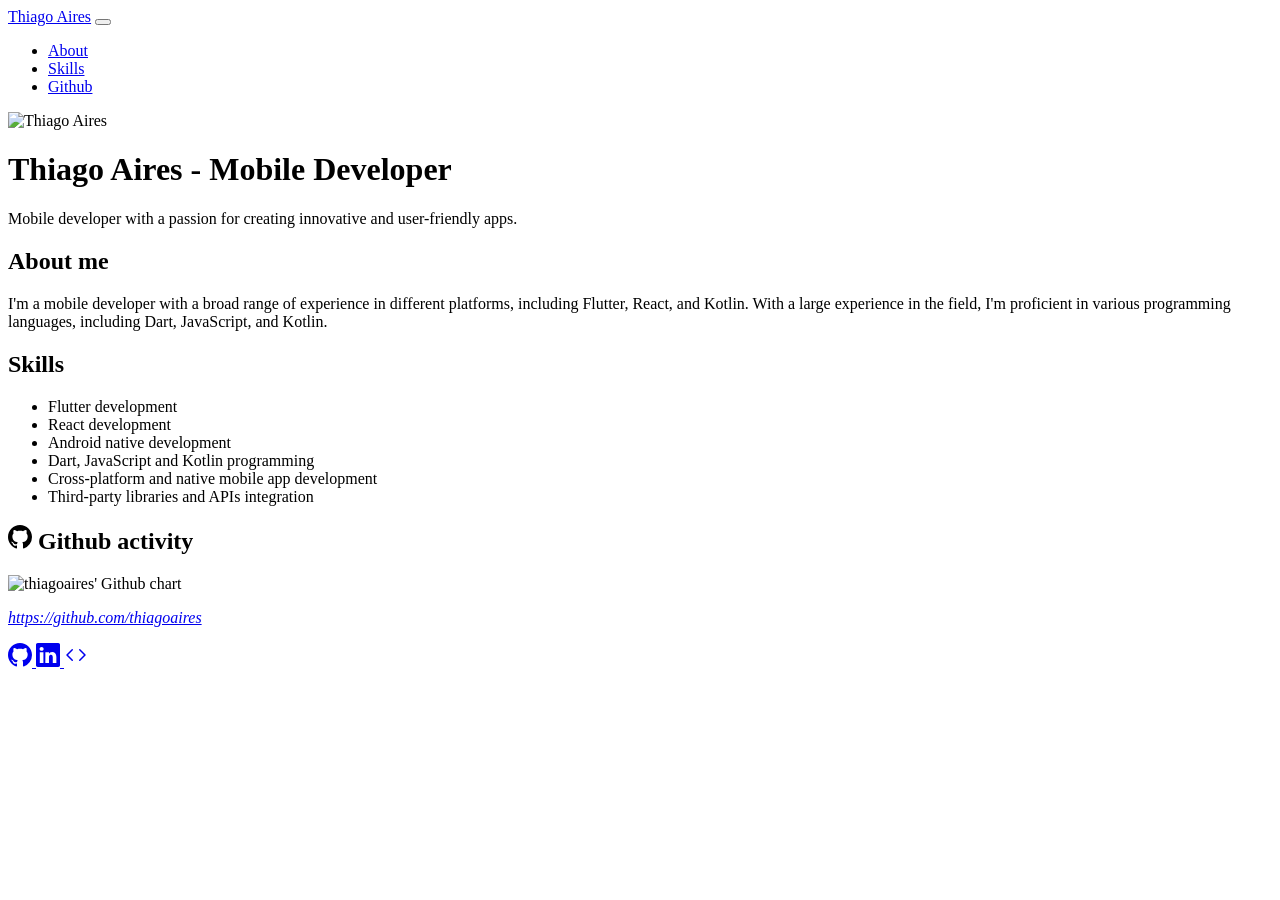
==== index.html @ 32f6caf4 "Enhance navigation and content structure in index.html" ====
<!DOCTYPE html>
<html>

<head>
  <title>Thiago Aires - Mobile Developer</title>
  <link rel="stylesheet" href="./assets/bootstrap-5.2.3-dist/css/bootstrap.min.css" />
  <link rel="stylesheet" href="https://fonts.googleapis.com/css2?family=Roboto:wght@400;500;700&display=swap" />
  <link rel="stylesheet" href="./assets/css/main.css">
  <meta name="viewport" content="width=device-width, initial-scale=1.0" />
  <meta http-equiv="X-UA-Compatible" content="ie=edge" />
</head>

<body>
  <nav class="navbar navbar-expand-lg navbar-dark bg-dark fixed-top">
    <div class="container">
      <a class="navbar-brand" href="#">Thiago Aires</a>
      <button class="navbar-toggler" type="button" data-bs-toggle="collapse" data-bs-target="#navbarNav"
        aria-controls="navbarNav" aria-expanded="false" aria-label="Toggle navigation">
        <span class="navbar-toggler-icon"></span>
      </button>
      <div class="collapse navbar-collapse" id="navbarNav">
        <ul class="navbar-nav ms-auto">
          <li class="nav-item">
            <a class="nav-link" href="#about">About</a>
          </li>
          <li class="nav-item">
            <a class="nav-link" href="#skills">Skills</a>
          </li>
          <li class="nav-item">
            <a class="nav-link" href="#github">Github</a>
          </li>
        </ul>
      </div>
    </div>
  </nav>

  <main>
    <div class="container pt-5">
      <div class="row">
        <div class="col-lg-3 col-md-12 text-center">
          <img src="./assets/images/thiagoaires.png" class="img-fluid rounded-circle thiago-avatar" alt="Thiago Aires">
        </div>
        <div class="col-lg-9 col-md-12">
          <h1 class="mt-3">Thiago Aires - Mobile Developer</h1>
          <p class="lead">Mobile developer with a passion for creating innovative and user-friendly apps.</p>
        </div>
      </div>

      <div id="about" class="card mt-5">
        <div class="card-body">
          <h2 class="card-title">About me</h2>
          <p class="card-text">I'm a mobile developer with a broad range of experience in different platforms,
            including Flutter, React, and Kotlin. With a large experience in the field, I'm proficient in various
            programming languages, including Dart, JavaScript, and Kotlin. </p>
        </div>
      </div>

      <div id="skills" class="card mt-5">
        <div class="card-body">
          <h2 class="card-title">Skills</h2>
          <ul>
            <li>Flutter development</li>
            <li>React development</li>
            <li>Android native development</li>
            <li>Dart, JavaScript and Kotlin programming</li>
            <li>Cross-platform and native mobile app development</li>
            <li>Third-party libraries and APIs integration</li>
          </ul>
        </div>
      </div>

      <div id="github" class="card mt-5">
        <div class="card-body">
          <h2 class="card-title"><svg xmlns="http://www.w3.org/2000/svg" width="24" height="24" fill="currentColor"
              class="bi bi-github" viewBox="0 0 16 16">
              <path
                d="M8 0C3.58 0 0 3.58 0 8c0 3.54 2.29 6.53 5.47 7.59.4.07.55-.17.55-.38 0-.19-.01-.82-.01-1.49-2.01.37-2.53-.49-2.69-.94-.09-.23-.48-.94-.82-1.13-.28-.15-.68-.52-.01-.53.63-.01 1.08.58 1.23.82.72 1.21 1.87.87 2.33.66.07-.52.28-.87.51-1.07-1.78-.2-3.64-.89-3.64-3.95 0-.87.31-1.59.82-2.15-.08-.2-.36-1.02.08-2.12 0 0 .67-.21 2.2.82.64-.18 1.32-.27 2-.27.68 0 1.36.09 2 .27 1.53-1.04 2.2-.82 2.2-.82.44 1.1.16 1.92.08 2.12.51.56.82 1.27.82 2.15 0 3.07-1.87 3.75-3.65 3.95.29.25.54.73.54 1.48 0 1.07-.01 1.93-.01 2.2 0 .21.15.46.55.38A8.012 8.012 0 0 0 16 8c0-4.42-3.58-8-8-8z" />
            </svg> Github activity</h4>
            <img src="https://ghchart.rshah.org/thiagoaires" alt="thiagoaires' Github chart" class="img-fluid" />
            <p class="mt-3">
              <em><a href="https://github.com/thiagoaires" target="_blank"
                  class="me-3">https://github.com/thiagoaires</a></em>
            </p>
        </div>
      </div>
    </div>
  </main>

  <footer class="py-3 mt-5">
    <div class="container">
      <div class="d-flex justify-content-center">
        <a href="https://github.com/thiagoaires" target="_blank" class="me-3">
          <svg xmlns="http://www.w3.org/2000/svg" width="24" height="24" fill="currentColor" class="bi bi-github"
            viewBox="0 0 16 16">
            <path
              d="M8 0C3.58 0 0 3.58 0 8c0 3.54 2.29 6.53 5.47 7.59.4.07.55-.17.55-.38 0-.19-.01-.82-.01-1.49-2.01.37-2.53-.49-2.69-.94-.09-.23-.48-.94-.82-1.13-.28-.15-.68-.52-.01-.53.63-.01 1.08.58 1.23.82.72 1.21 1.87.87 2.33.66.07-.52.28-.87.51-1.07-1.78-.2-3.64-.89-3.64-3.95 0-.87.31-1.59.82-2.15-.08-.2-.36-1.02.08-2.12 0 0 .67-.21 2.2.82.64-.18 1.32-.27 2-.27.68 0 1.36.09 2 .27 1.53-1.04 2.2-.82 2.2-.82.44 1.1.16 1.92.08 2.12.51.56.82 1.27.82 2.15 0 3.07-1.87 3.75-3.65 3.95.29.25.54.73.54 1.48 0 1.07-.01 1.93-.01 2.2 0 .21.15.46.55.38A8.012 8.012 0 0 0 16 8c0-4.42-3.58-8-8-8z" />
          </svg>
        </a>
        <a href="https://www.linkedin.com/in/thiagoas" target="_blank" class="me-3">
          <svg xmlns="http://www.w3.org/2000/svg" width="24" height="24" fill="currentColor" class="bi bi-linkedin"
            viewBox="0 0 16 16">
            <path
              d="M0 1.146C0 .513.526 0 1.175 0h13.65C15.474 0 16 .513 16 1.146v13.708c0 .633-.526 1.146-1.175 1.146H1.175C.526 16 0 15.487 0 14.854V1.146zm4.943 12.248V6.169H2.542v7.225h2.401zm-1.2-8.212c.837 0 1.358-.554 1.358-1.248-.015-.709-.52-1.248-1.342-1.248-.822 0-1.359.54-1.359 1.248 0 .694.521 1.248 1.327 1.248h.016zm4.908 8.212V9.359c0-.216.016-.432.08-.586.173-.431.568-.878 1.232-.878.869 0 1.216.662 1.216 1.634v3.865h2.401V9.25c0-2.22-1.184-3.252-2.764-3.252-1.274 0-1.845.7-2.165 1.193v.025h-.016a5.54 5.54 0 0 1 .016-.025V6.169h-2.4c.03.678 0 7.225 0 7.225h2.4z" />
          </svg>
        </a>
        <a href="https://g.dev/aires" target="_blank">
          <svg xmlns="http://www.w3.org/2000/svg" width="24" height="24" fill="currentColor" class="bi bi-code"
            viewBox="0 0 16 16">
            <path
              d="M5.854 4.854a.5.5 0 1 0-.708-.708l-3.5 3.5a.5.5 0 0 0 0 .708l3.5 3.5a.5.5 0 0 0 .708-.708L2.707 8l3.147-3.146zm4.292 0a.5.5 0 0 1 .708-.708l3.5 3.5a.5.5 0 0 1 0 .708l-3.5 3.5a.5.5 0 0 1-.708-.708L13.293 8l-3.147-3.146z" />
          </svg>
        </a>

      </div>
    </div>
  </footer>

  <script src="./assets/bootstrap-5.2.3-dist/js/bootstrap.bundle.min.js"></script>


</body>

</html>
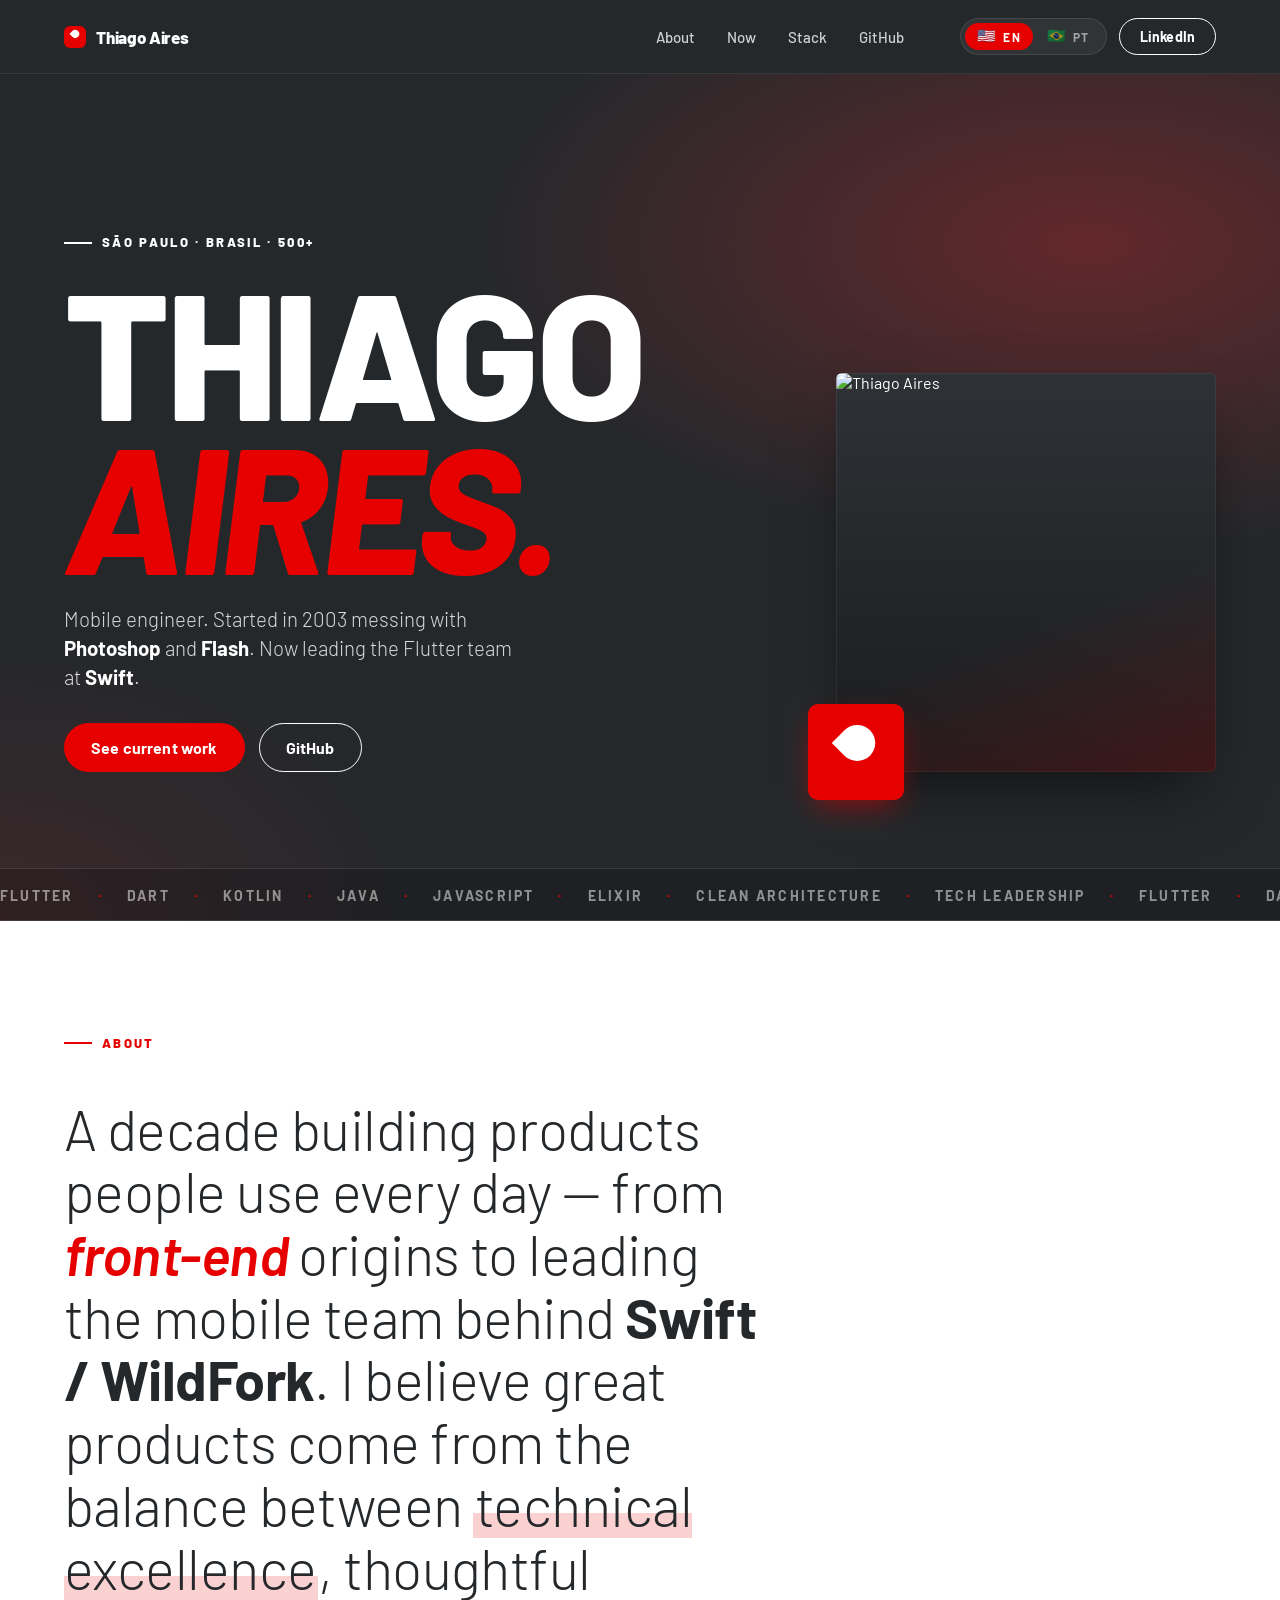
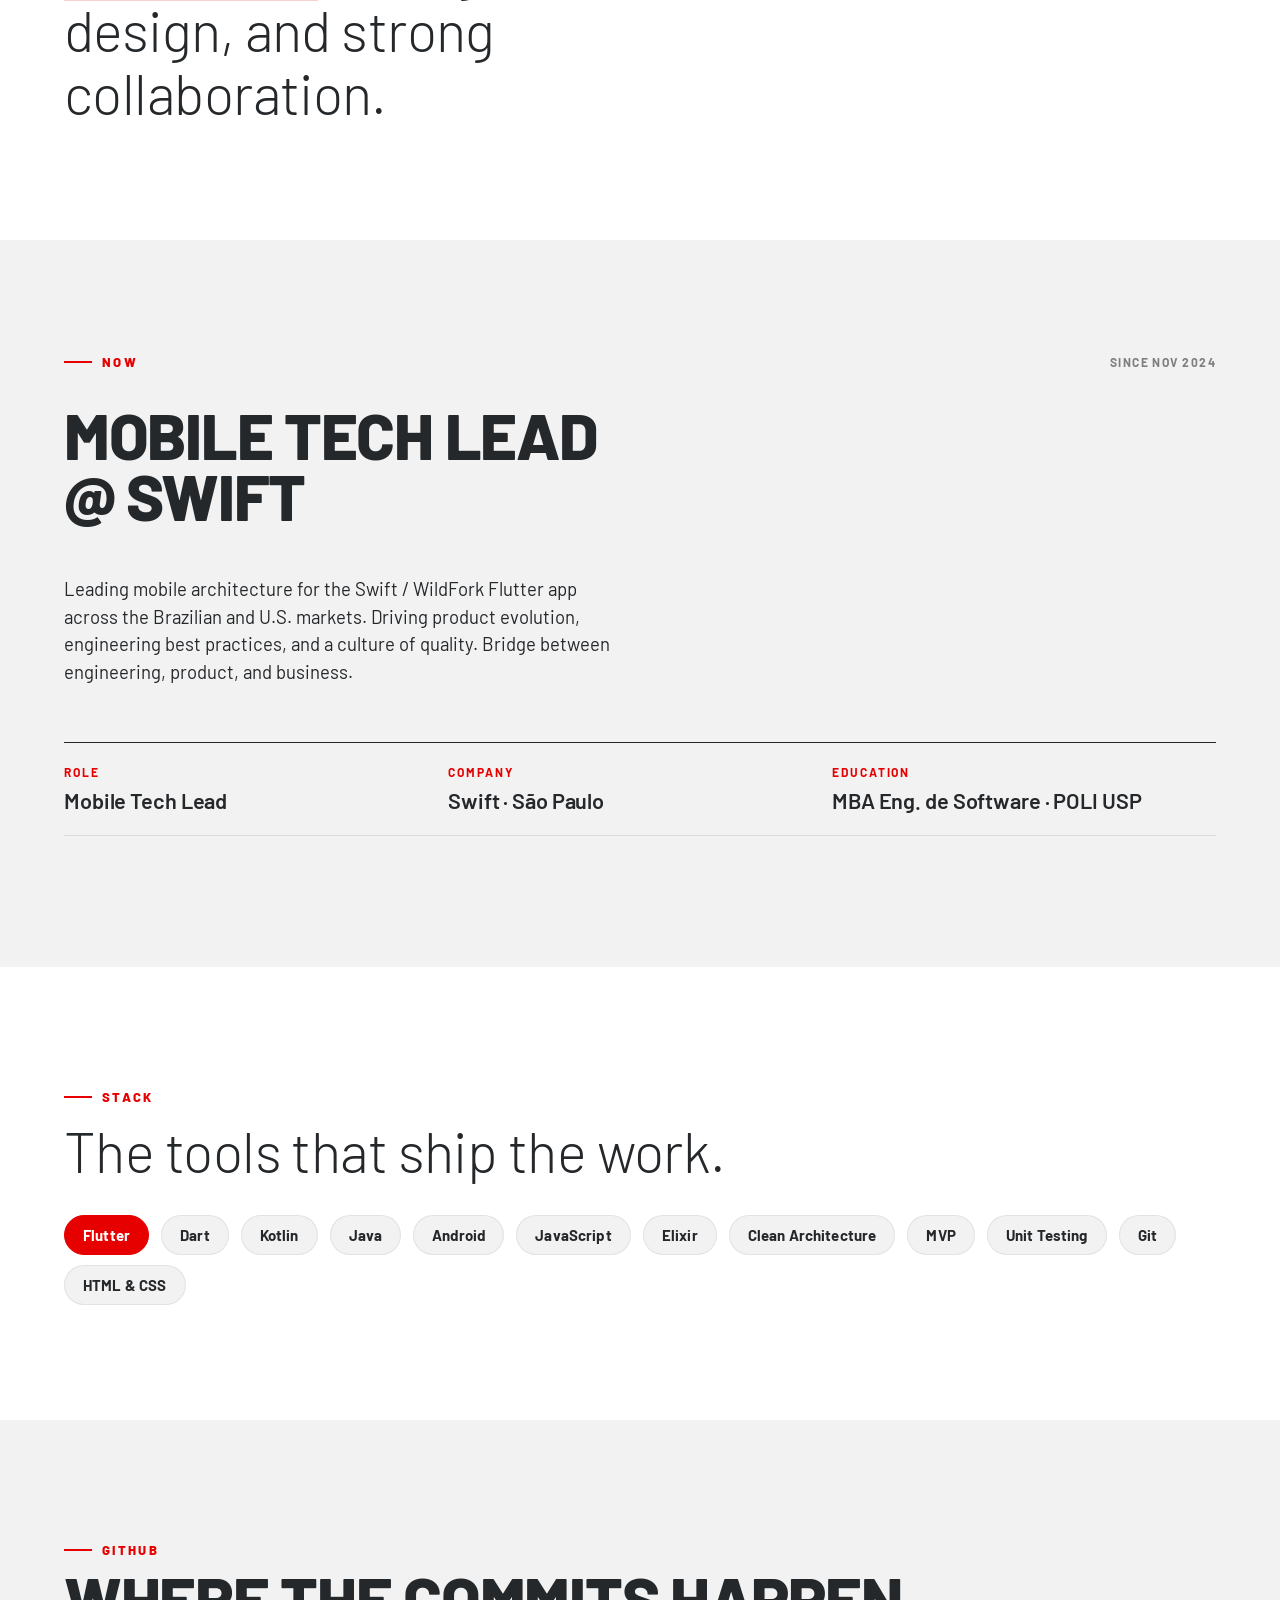
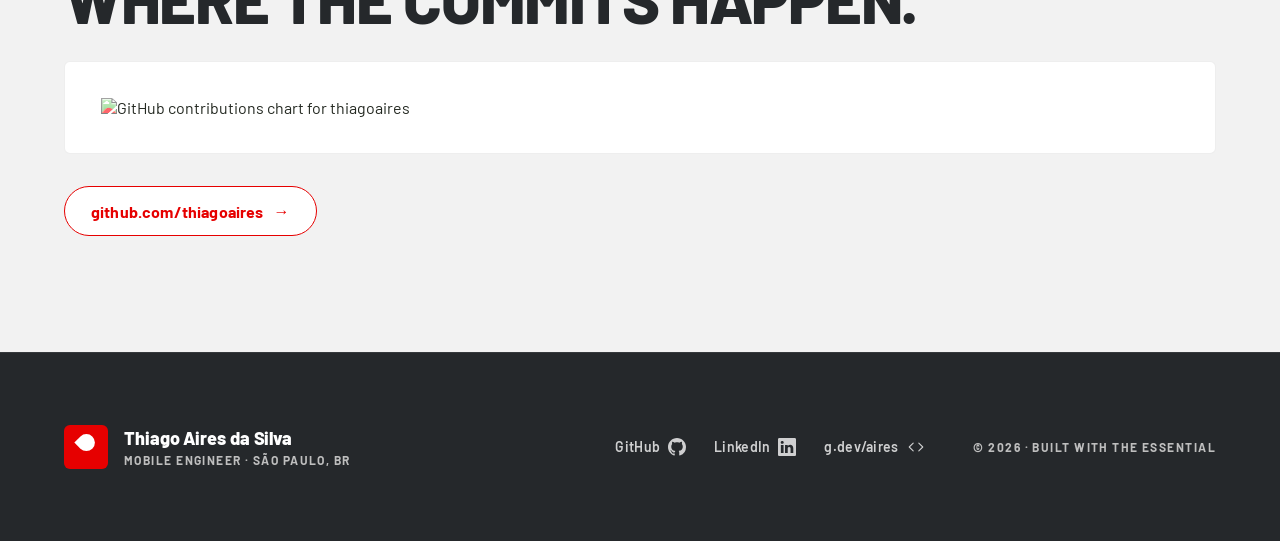
==== commit 402d4e83: "feat(ui): implement new design system and site structure Rewrite the entire frontend using a custom " ====
--- a/index.html
+++ b/index.html
@@ -1,123 +1,277 @@
 <!DOCTYPE html>
-<html>
+<html lang="en">
 
 <head>
-  <title>Thiago Aires - Mobile Developer</title>
-  <link rel="stylesheet" href="./assets/bootstrap-5.2.3-dist/css/bootstrap.min.css" />
-  <link rel="stylesheet" href="https://fonts.googleapis.com/css2?family=Roboto:wght@400;500;700&display=swap" />
+  <meta charset="UTF-8" />
+  <title>Thiago Aires — Mobile Engineer</title>
+  <meta name="description" content="Mobile engineer. From Photoshop and Flash in 2003 to leading the Flutter team at Swift." />
+  <meta name="viewport" content="width=device-width, initial-scale=1.0" />
+  <link rel="preconnect" href="https://fonts.googleapis.com">
+  <link rel="preconnect" href="https://fonts.gstatic.com" crossorigin>
+  <link href="https://fonts.googleapis.com/css2?family=Barlow:wght@300;400;600;700;800;900&display=swap" rel="stylesheet">
   <link rel="stylesheet" href="./assets/css/main.css">
-  <meta name="viewport" content="width=device-width, initial-scale=1.0" />
-  <meta http-equiv="X-UA-Compatible" content="ie=edge" />
 </head>
 
 <body>
-  <nav class="navbar navbar-expand-lg navbar-dark bg-dark fixed-top">
-    <div class="container">
-      <a class="navbar-brand" href="#">Thiago Aires</a>
-      <button class="navbar-toggler" type="button" data-bs-toggle="collapse" data-bs-target="#navbarNav"
-        aria-controls="navbarNav" aria-expanded="false" aria-label="Toggle navigation">
-        <span class="navbar-toggler-icon"></span>
-      </button>
-      <div class="collapse navbar-collapse" id="navbarNav">
-        <ul class="navbar-nav ms-auto">
-          <li class="nav-item">
-            <a class="nav-link" href="#about">About</a>
-          </li>
-          <li class="nav-item">
-            <a class="nav-link" href="#skills">Skills</a>
-          </li>
-          <li class="nav-item">
-            <a class="nav-link" href="#github">Github</a>
-          </li>
+
+  <header class="nav-bar">
+    <div class="container nav-row">
+      <a href="#" class="brand">
+        <span class="speechmark speechmark--xs" aria-hidden="true"></span>
+        Thiago Aires
+      </a>
+
+      <nav class="nav-links" aria-label="Primary">
+        <a href="#about"><span data-lang="en">About</span><span data-lang="pt">Sobre</span></a>
+        <a href="#now"><span data-lang="en">Now</span><span data-lang="pt">Agora</span></a>
+        <a href="#stack">Stack</a>
+        <a href="#github">GitHub</a>
+      </nav>
+
+      <div class="nav-actions">
+        <div class="lang-toggle" role="group" aria-label="Language">
+          <button type="button" class="lang-btn" data-lang="en" aria-label="English">
+            <span class="lang-flag" aria-hidden="true">🇺🇸</span>
+            <span class="lang-code">EN</span>
+          </button>
+          <button type="button" class="lang-btn" data-lang="pt" aria-label="Português">
+            <span class="lang-flag" aria-hidden="true">🇧🇷</span>
+            <span class="lang-code">PT</span>
+          </button>
+        </div>
+        <a href="https://www.linkedin.com/in/thiagoas" target="_blank" rel="noopener" class="btn btn-pill btn-outline-light nav-cta">LinkedIn</a>
+      </div>
+    </div>
+  </header>
+
+  <main>
+
+    <!-- HERO -->
+    <section class="hero" aria-labelledby="hero-title">
+      <div class="hero-noise" aria-hidden="true"></div>
+      <div class="container hero-grid">
+        <div class="hero-copy">
+          <span class="eyebrow eyebrow--on-dark">São Paulo · Brasil · 500+</span>
+          <h1 id="hero-title" class="display-hero">
+            Thiago<br><span class="display-hero__line2">Aires.</span>
+          </h1>
+
+          <p class="hero-sub" data-lang="en">
+            Mobile engineer. Started in 2003 messing with <strong>Photoshop</strong> and <strong>Flash</strong>. Now leading the Flutter team at <strong>Swift</strong>.
+          </p>
+          <p class="hero-sub" data-lang="pt">
+            Engenheiro mobile. Comecei em 2003 mexendo em <strong>Photoshop</strong> e <strong>Flash</strong>. Hoje lidero o time Flutter na <strong>Swift</strong>.
+          </p>
+
+          <div class="cta-row">
+            <a href="#now" class="btn btn-pill btn-primary">
+              <span data-lang="en">See current work</span><span data-lang="pt">Ver trabalho atual</span>
+            </a>
+            <a href="https://github.com/thiagoaires" target="_blank" rel="noopener" class="btn btn-pill btn-outline-light">GitHub</a>
+          </div>
+        </div>
+
+        <div class="hero-portrait" aria-hidden="true">
+          <div class="portrait-frame">
+            <img src="./assets/images/thiagoaires.png" alt="Thiago Aires" />
+          </div>
+          <div class="speechmark speechmark--lg" title="Mark"></div>
+        </div>
+      </div>
+
+      <div class="hero-ticker" aria-hidden="true">
+        <div class="hero-ticker__track">
+          <span>Flutter</span><span>·</span>
+          <span>Dart</span><span>·</span>
+          <span>Kotlin</span><span>·</span>
+          <span>Java</span><span>·</span>
+          <span>JavaScript</span><span>·</span>
+          <span>Elixir</span><span>·</span>
+          <span>Clean Architecture</span><span>·</span>
+          <span>Tech Leadership</span><span>·</span>
+          <span>Flutter</span><span>·</span>
+          <span>Dart</span><span>·</span>
+          <span>Kotlin</span><span>·</span>
+          <span>Java</span><span>·</span>
+          <span>JavaScript</span><span>·</span>
+          <span>Elixir</span><span>·</span>
+          <span>Clean Architecture</span><span>·</span>
+          <span>Tech Leadership</span><span>·</span>
+        </div>
+      </div>
+    </section>
+
+    <!-- ABOUT -->
+    <section class="band band--light" id="about">
+      <div class="container about-grid">
+        <span class="eyebrow eyebrow--ink"><span data-lang="en">About</span><span data-lang="pt">Sobre</span></span>
+
+        <p class="display-md" data-lang="en">
+          A decade building products people use every day — from <em>front-end</em> origins
+          to leading the mobile team behind <strong>Swift / WildFork</strong>.
+          I believe great products come from the balance between
+          <span class="hl">technical excellence</span>,
+          thoughtful design, and strong collaboration.
+        </p>
+        <p class="display-md" data-lang="pt">
+          Uma década construindo produtos usados todo dia — do <em>front-end</em>
+          como origem até liderar o time mobile da <strong>Swift / WildFork</strong>.
+          Acredito que grandes produtos vêm do equilíbrio entre
+          <span class="hl">excelência técnica</span>,
+          design pensado e colaboração forte.
+        </p>
+      </div>
+    </section>
+
+    <!-- NOW -->
+    <section class="band band--soft" id="now">
+      <div class="container now-grid">
+        <div class="now-eyebrow">
+          <span class="eyebrow eyebrow--ink"><span data-lang="en">Now</span><span data-lang="pt">Agora</span></span>
+          <span class="caption-caps">
+            <span data-lang="en">Since Nov 2024</span><span data-lang="pt">Desde Nov 2024</span>
+          </span>
+        </div>
+
+        <h2 class="display-sm">Mobile Tech Lead<br>@ Swift</h2>
+
+        <p class="body-lg" data-lang="en">
+          Leading mobile architecture for the Swift / WildFork Flutter app across the
+          Brazilian and U.S. markets. Driving product evolution, engineering best practices,
+          and a culture of quality. Bridge between engineering, product, and business.
+        </p>
+        <p class="body-lg" data-lang="pt">
+          Liderando a arquitetura mobile do app Flutter da Swift / WildFork nos mercados
+          brasileiro e americano. Conduzindo a evolução do produto, boas práticas de
+          engenharia e uma cultura de qualidade. Ponte entre engenharia, produto e negócio.
+        </p>
+
+        <dl class="meta-list">
+          <div>
+            <dt><span data-lang="en">Role</span><span data-lang="pt">Cargo</span></dt>
+            <dd>Mobile Tech Lead</dd>
+          </div>
+          <div>
+            <dt><span data-lang="en">Company</span><span data-lang="pt">Empresa</span></dt>
+            <dd>Swift · São Paulo</dd>
+          </div>
+          <div>
+            <dt><span data-lang="en">Education</span><span data-lang="pt">Formação</span></dt>
+            <dd>MBA Eng. de Software · POLI&nbsp;USP</dd>
+          </div>
+        </dl>
+      </div>
+    </section>
+
+    <!-- STACK -->
+    <section class="band band--light" id="stack">
+      <div class="container">
+        <span class="eyebrow eyebrow--ink">Stack</span>
+        <h2 class="display-md stack-title" data-lang="en">The tools that ship the work.</h2>
+        <h2 class="display-md stack-title" data-lang="pt">As ferramentas que entregam o trabalho.</h2>
+
+        <ul class="chip-grid" aria-label="Tools and technologies">
+          <li class="chip chip--accent">Flutter</li>
+          <li class="chip">Dart</li>
+          <li class="chip">Kotlin</li>
+          <li class="chip">Java</li>
+          <li class="chip">Android</li>
+          <li class="chip">JavaScript</li>
+          <li class="chip">Elixir</li>
+          <li class="chip">Clean Architecture</li>
+          <li class="chip">MVP</li>
+          <li class="chip">Unit Testing</li>
+          <li class="chip">Git</li>
+          <li class="chip">HTML &amp; CSS</li>
         </ul>
       </div>
-    </div>
-  </nav>
-
-  <main>
-    <div class="container pt-5">
-      <div class="row">
-        <div class="col-lg-3 col-md-12 text-center">
-          <img src="./assets/images/thiagoaires.png" class="img-fluid rounded-circle thiago-avatar" alt="Thiago Aires">
-        </div>
-        <div class="col-lg-9 col-md-12">
-          <h1 class="mt-3">Thiago Aires - Mobile Developer</h1>
-          <p class="lead">Mobile developer with a passion for creating innovative and user-friendly apps.</p>
-        </div>
-      </div>
-
-      <div id="about" class="card mt-5">
-        <div class="card-body">
-          <h2 class="card-title">About me</h2>
-          <p class="card-text">I'm a mobile developer with a broad range of experience in different platforms,
-            including Flutter, React, and Kotlin. With a large experience in the field, I'm proficient in various
-            programming languages, including Dart, JavaScript, and Kotlin. </p>
-        </div>
-      </div>
-
-      <div id="skills" class="card mt-5">
-        <div class="card-body">
-          <h2 class="card-title">Skills</h2>
-          <ul>
-            <li>Flutter development</li>
-            <li>React development</li>
-            <li>Android native development</li>
-            <li>Dart, JavaScript and Kotlin programming</li>
-            <li>Cross-platform and native mobile app development</li>
-            <li>Third-party libraries and APIs integration</li>
-          </ul>
-        </div>
-      </div>
-
-      <div id="github" class="card mt-5">
-        <div class="card-body">
-          <h2 class="card-title"><svg xmlns="http://www.w3.org/2000/svg" width="24" height="24" fill="currentColor"
-              class="bi bi-github" viewBox="0 0 16 16">
-              <path
-                d="M8 0C3.58 0 0 3.58 0 8c0 3.54 2.29 6.53 5.47 7.59.4.07.55-.17.55-.38 0-.19-.01-.82-.01-1.49-2.01.37-2.53-.49-2.69-.94-.09-.23-.48-.94-.82-1.13-.28-.15-.68-.52-.01-.53.63-.01 1.08.58 1.23.82.72 1.21 1.87.87 2.33.66.07-.52.28-.87.51-1.07-1.78-.2-3.64-.89-3.64-3.95 0-.87.31-1.59.82-2.15-.08-.2-.36-1.02.08-2.12 0 0 .67-.21 2.2.82.64-.18 1.32-.27 2-.27.68 0 1.36.09 2 .27 1.53-1.04 2.2-.82 2.2-.82.44 1.1.16 1.92.08 2.12.51.56.82 1.27.82 2.15 0 3.07-1.87 3.75-3.65 3.95.29.25.54.73.54 1.48 0 1.07-.01 1.93-.01 2.2 0 .21.15.46.55.38A8.012 8.012 0 0 0 16 8c0-4.42-3.58-8-8-8z" />
-            </svg> Github activity</h4>
-            <img src="https://ghchart.rshah.org/thiagoaires" alt="thiagoaires' Github chart" class="img-fluid" />
-            <p class="mt-3">
-              <em><a href="https://github.com/thiagoaires" target="_blank"
-                  class="me-3">https://github.com/thiagoaires</a></em>
-            </p>
-        </div>
-      </div>
-    </div>
+    </section>
+
+    <!-- GITHUB -->
+    <section class="band band--soft" id="github">
+      <div class="container github-grid">
+        <div class="github-head">
+          <span class="eyebrow eyebrow--ink">GitHub</span>
+          <h2 class="display-sm" data-lang="en">Where the commits happen.</h2>
+          <h2 class="display-sm" data-lang="pt">Onde os commits acontecem.</h2>
+        </div>
+        <div class="github-chart-wrap">
+          <img src="https://ghchart.rshah.org/thiagoaires" alt="GitHub contributions chart for thiagoaires" class="github-chart" />
+        </div>
+        <a href="https://github.com/thiagoaires" target="_blank" rel="noopener" class="btn btn-pill btn-outline-red github-cta">
+          github.com/thiagoaires
+          <span class="arrow" aria-hidden="true">→</span>
+        </a>
+      </div>
+    </section>
+
   </main>
 
-  <footer class="py-3 mt-5">
-    <div class="container">
-      <div class="d-flex justify-content-center">
-        <a href="https://github.com/thiagoaires" target="_blank" class="me-3">
-          <svg xmlns="http://www.w3.org/2000/svg" width="24" height="24" fill="currentColor" class="bi bi-github"
-            viewBox="0 0 16 16">
-            <path
-              d="M8 0C3.58 0 0 3.58 0 8c0 3.54 2.29 6.53 5.47 7.59.4.07.55-.17.55-.38 0-.19-.01-.82-.01-1.49-2.01.37-2.53-.49-2.69-.94-.09-.23-.48-.94-.82-1.13-.28-.15-.68-.52-.01-.53.63-.01 1.08.58 1.23.82.72 1.21 1.87.87 2.33.66.07-.52.28-.87.51-1.07-1.78-.2-3.64-.89-3.64-3.95 0-.87.31-1.59.82-2.15-.08-.2-.36-1.02.08-2.12 0 0 .67-.21 2.2.82.64-.18 1.32-.27 2-.27.68 0 1.36.09 2 .27 1.53-1.04 2.2-.82 2.2-.82.44 1.1.16 1.92.08 2.12.51.56.82 1.27.82 2.15 0 3.07-1.87 3.75-3.65 3.95.29.25.54.73.54 1.48 0 1.07-.01 1.93-.01 2.2 0 .21.15.46.55.38A8.012 8.012 0 0 0 16 8c0-4.42-3.58-8-8-8z" />
+  <footer class="footer">
+    <div class="container footer-grid">
+      <div class="footer-brand">
+        <div class="speechmark speechmark--md" aria-hidden="true"></div>
+        <div>
+          <p class="footer-name">Thiago Aires da Silva</p>
+          <p class="caption-caps caption-caps--mute">Mobile Engineer · São Paulo, BR</p>
+        </div>
+      </div>
+
+      <nav class="footer-links" aria-label="Social">
+        <a href="https://github.com/thiagoaires" target="_blank" rel="noopener">
+          <span>GitHub</span>
+          <svg xmlns="http://www.w3.org/2000/svg" width="18" height="18" viewBox="0 0 16 16" fill="currentColor" aria-hidden="true">
+            <path d="M8 0C3.58 0 0 3.58 0 8c0 3.54 2.29 6.53 5.47 7.59.4.07.55-.17.55-.38 0-.19-.01-.82-.01-1.49-2.01.37-2.53-.49-2.69-.94-.09-.23-.48-.94-.82-1.13-.28-.15-.68-.52-.01-.53.63-.01 1.08.58 1.23.82.72 1.21 1.87.87 2.33.66.07-.52.28-.87.51-1.07-1.78-.2-3.64-.89-3.64-3.95 0-.87.31-1.59.82-2.15-.08-.2-.36-1.02.08-2.12 0 0 .67-.21 2.2.82.64-.18 1.32-.27 2-.27.68 0 1.36.09 2 .27 1.53-1.04 2.2-.82 2.2-.82.44 1.1.16 1.92.08 2.12.51.56.82 1.27.82 2.15 0 3.07-1.87 3.75-3.65 3.95.29.25.54.73.54 1.48 0 1.07-.01 1.93-.01 2.2 0 .21.15.46.55.38A8.012 8.012 0 0 0 16 8c0-4.42-3.58-8-8-8z" />
           </svg>
         </a>
-        <a href="https://www.linkedin.com/in/thiagoas" target="_blank" class="me-3">
-          <svg xmlns="http://www.w3.org/2000/svg" width="24" height="24" fill="currentColor" class="bi bi-linkedin"
-            viewBox="0 0 16 16">
-            <path
-              d="M0 1.146C0 .513.526 0 1.175 0h13.65C15.474 0 16 .513 16 1.146v13.708c0 .633-.526 1.146-1.175 1.146H1.175C.526 16 0 15.487 0 14.854V1.146zm4.943 12.248V6.169H2.542v7.225h2.401zm-1.2-8.212c.837 0 1.358-.554 1.358-1.248-.015-.709-.52-1.248-1.342-1.248-.822 0-1.359.54-1.359 1.248 0 .694.521 1.248 1.327 1.248h.016zm4.908 8.212V9.359c0-.216.016-.432.08-.586.173-.431.568-.878 1.232-.878.869 0 1.216.662 1.216 1.634v3.865h2.401V9.25c0-2.22-1.184-3.252-2.764-3.252-1.274 0-1.845.7-2.165 1.193v.025h-.016a5.54 5.54 0 0 1 .016-.025V6.169h-2.4c.03.678 0 7.225 0 7.225h2.4z" />
+        <a href="https://www.linkedin.com/in/thiagoas" target="_blank" rel="noopener">
+          <span>LinkedIn</span>
+          <svg xmlns="http://www.w3.org/2000/svg" width="18" height="18" viewBox="0 0 16 16" fill="currentColor" aria-hidden="true">
+            <path d="M0 1.146C0 .513.526 0 1.175 0h13.65C15.474 0 16 .513 16 1.146v13.708c0 .633-.526 1.146-1.175 1.146H1.175C.526 16 0 15.487 0 14.854V1.146zm4.943 12.248V6.169H2.542v7.225h2.401zm-1.2-8.212c.837 0 1.358-.554 1.358-1.248-.015-.709-.52-1.248-1.342-1.248-.822 0-1.359.54-1.359 1.248 0 .694.521 1.248 1.327 1.248h.016zm4.908 8.212V9.359c0-.216.016-.432.08-.586.173-.431.568-.878 1.232-.878.869 0 1.216.662 1.216 1.634v3.865h2.401V9.25c0-2.22-1.184-3.252-2.764-3.252-1.274 0-1.845.7-2.165 1.193v.025h-.016a5.54 5.54 0 0 1 .016-.025V6.169h-2.4c.03.678 0 7.225 0 7.225h2.4z" />
           </svg>
         </a>
-        <a href="https://g.dev/aires" target="_blank">
-          <svg xmlns="http://www.w3.org/2000/svg" width="24" height="24" fill="currentColor" class="bi bi-code"
-            viewBox="0 0 16 16">
-            <path
-              d="M5.854 4.854a.5.5 0 1 0-.708-.708l-3.5 3.5a.5.5 0 0 0 0 .708l3.5 3.5a.5.5 0 0 0 .708-.708L2.707 8l3.147-3.146zm4.292 0a.5.5 0 0 1 .708-.708l3.5 3.5a.5.5 0 0 1 0 .708l-3.5 3.5a.5.5 0 0 1-.708-.708L13.293 8l-3.147-3.146z" />
+        <a href="https://g.dev/aires" target="_blank" rel="noopener">
+          <span>g.dev/aires</span>
+          <svg xmlns="http://www.w3.org/2000/svg" width="18" height="18" viewBox="0 0 16 16" fill="currentColor" aria-hidden="true">
+            <path d="M5.854 4.854a.5.5 0 1 0-.708-.708l-3.5 3.5a.5.5 0 0 0 0 .708l3.5 3.5a.5.5 0 0 0 .708-.708L2.707 8l3.147-3.146zm4.292 0a.5.5 0 0 1 .708-.708l3.5 3.5a.5.5 0 0 1 0 .708l-3.5 3.5a.5.5 0 0 1-.708-.708L13.293 8l-3.147-3.146z" />
           </svg>
         </a>
-
-      </div>
+      </nav>
+
+      <p class="footer-meta caption-caps caption-caps--mute">
+        <span data-lang="en">© 2026 · Built with the essential</span>
+        <span data-lang="pt">© 2026 · Feito com o essencial</span>
+      </p>
     </div>
   </footer>
 
-  <script src="./assets/bootstrap-5.2.3-dist/js/bootstrap.bundle.min.js"></script>
-
+  <script>
+    (function () {
+      var html = document.documentElement;
+      var btns = document.querySelectorAll('.lang-btn');
+      var saved = null;
+      try { saved = localStorage.getItem('lang'); } catch (e) { /* private mode */ }
+      var initial = saved === 'pt' ? 'pt' : 'en';
+
+      function apply(lang) {
+        html.lang = lang;
+        try { localStorage.setItem('lang', lang); } catch (e) { /* ignore */ }
+        for (var i = 0; i < btns.length; i++) {
+          btns[i].classList.toggle('lang-btn--active', btns[i].dataset.lang === lang);
+          btns[i].setAttribute('aria-pressed', btns[i].dataset.lang === lang ? 'true' : 'false');
+        }
+      }
+
+      for (var i = 0; i < btns.length; i++) {
+        btns[i].addEventListener('click', function (e) {
+          apply(e.currentTarget.dataset.lang);
+        });
+      }
+
+      apply(initial);
+    })();
+  </script>
 
 </body>
 
-</html>+</html>
--- a/assets/css/main.css
+++ b/assets/css/main.css
@@ -0,0 +1,878 @@
+/* ============================================================
+   Thiago Aires — personal site
+   Design language: Vodafone-inspired (see DESIGN.md)
+   Single accent: #e60000 · Ink/Canvas band rhythm · 800 uppercase display
+   ============================================================ */
+
+:root {
+  /* Colors */
+  --primary: #e60000;
+  --primary-deep: #b80000;
+  --on-primary: #ffffff;
+  --ink: #25282b;
+  --ink-soft: #3a3d40;
+  --body: #7e7e7e;
+  --mute: #bebebe;
+  --canvas: #ffffff;
+  --canvas-soft: #f2f2f2;
+  --on-dark: #ffffff;
+
+  /* Spacing */
+  --xxs: 2px;
+  --xs: 4px;
+  --sm: 8px;
+  --md: 12px;
+  --lg: 16px;
+  --xl: 20px;
+  --xxl: 24px;
+  --xxxl: 32px;
+  --gutter: clamp(24px, 5vw, 64px);
+
+  /* Radius */
+  --r-sm: 6px;
+  --r-card: 6px;
+  --r-pill-md: 32px;
+  --r-pill-lg: 60px;
+  --r-full: 9999px;
+
+  /* Type */
+  --font: 'Barlow', 'Helvetica Neue', Arial, sans-serif;
+}
+
+/* ---------- Reset ---------- */
+*,
+*::before,
+*::after {
+  box-sizing: border-box;
+}
+
+html {
+  scroll-behavior: smooth;
+}
+
+body {
+  margin: 0;
+  font-family: var(--font);
+  font-weight: 400;
+  color: var(--ink);
+  background: var(--canvas);
+  -webkit-font-smoothing: antialiased;
+  -moz-osx-font-smoothing: grayscale;
+  text-rendering: optimizeLegibility;
+}
+
+img {
+  max-width: 100%;
+  display: block;
+}
+
+a {
+  color: inherit;
+  text-decoration: none;
+}
+
+button {
+  font-family: inherit;
+}
+
+/* ---------- Layout primitives ---------- */
+.container {
+  width: 100%;
+  max-width: 1320px;
+  margin: 0 auto;
+  padding-left: var(--gutter);
+  padding-right: var(--gutter);
+}
+
+.band {
+  padding-block: clamp(64px, 9vw, 128px);
+}
+
+.band--light {
+  background: var(--canvas);
+  color: var(--ink);
+}
+
+.band--soft {
+  background: var(--canvas-soft);
+  color: var(--ink);
+}
+
+/* ---------- Typography ---------- */
+.display-hero {
+  font-family: var(--font);
+  font-weight: 800;
+  font-size: clamp(72px, 14vw, 200px);
+  line-height: 0.86;
+  letter-spacing: -0.025em;
+  margin: 0;
+  text-transform: uppercase;
+  color: inherit;
+}
+
+.display-hero__line2 {
+  display: inline-block;
+  color: var(--primary);
+  font-style: italic;
+  font-weight: 800;
+  /* Subtle hand-pulled feel: slight tracking shift on the italic */
+  letter-spacing: -0.03em;
+}
+
+.display-md {
+  font-family: var(--font);
+  font-weight: 300;
+  font-size: clamp(28px, 4.4vw, 56px);
+  line-height: 1.12;
+  letter-spacing: -0.01em;
+  margin: var(--lg) 0 0;
+  max-width: 22ch;
+}
+
+.display-sm {
+  font-family: var(--font);
+  font-weight: 800;
+  font-size: clamp(34px, 5vw, 64px);
+  line-height: 0.95;
+  letter-spacing: -0.02em;
+  margin: var(--md) 0 var(--xxl);
+  text-transform: uppercase;
+}
+
+.body-lg {
+  font-size: clamp(18px, 1.45vw, 22px);
+  line-height: 1.5;
+  font-weight: 400;
+  max-width: 56ch;
+  color: var(--ink);
+  margin: 0;
+}
+
+.hero-sub {
+  font-size: clamp(18px, 1.6vw, 24px);
+  font-weight: 300;
+  line-height: 1.4;
+  max-width: 38ch;
+  margin: var(--xxl) 0 var(--xxxl);
+  color: rgba(255, 255, 255, 0.82);
+}
+
+.hero-sub strong {
+  font-weight: 700;
+  color: var(--on-dark);
+}
+
+.eyebrow {
+  font-family: var(--font);
+  font-weight: 800;
+  font-size: 13px;
+  line-height: 1;
+  letter-spacing: 0.18em;
+  text-transform: uppercase;
+  display: inline-flex;
+  align-items: center;
+  gap: 10px;
+}
+
+.eyebrow::before {
+  content: "";
+  width: 28px;
+  height: 2px;
+  background: currentColor;
+  display: inline-block;
+}
+
+.eyebrow--ink {
+  color: var(--primary);
+}
+
+.eyebrow--on-dark {
+  color: var(--on-dark);
+  opacity: 0.85;
+}
+
+.caption-caps {
+  font-size: 12px;
+  font-weight: 700;
+  letter-spacing: 0.12em;
+  text-transform: uppercase;
+  color: var(--body);
+}
+
+.caption-caps--mute {
+  color: var(--mute);
+}
+
+.hl {
+  background: linear-gradient(180deg, transparent 62%, rgba(230, 0, 0, 0.18) 62%);
+  padding-inline: 2px;
+}
+
+em {
+  font-style: italic;
+  color: var(--primary);
+  font-weight: 600;
+}
+
+/* ---------- Buttons ---------- */
+.btn {
+  display: inline-flex;
+  align-items: center;
+  gap: 10px;
+  font-family: var(--font);
+  font-size: 16px;
+  font-weight: 700;
+  letter-spacing: 0.01em;
+  padding: 14px 26px;
+  border: 1.5px solid transparent;
+  cursor: pointer;
+  transition: transform 0.18s ease, background-color 0.18s ease,
+              color 0.18s ease, border-color 0.18s ease;
+  text-decoration: none;
+}
+
+.btn-pill {
+  border-radius: var(--r-pill-lg);
+}
+
+.btn-primary {
+  background: var(--primary);
+  color: var(--on-primary);
+  border-color: var(--primary);
+}
+
+.btn-primary:hover {
+  background: var(--primary-deep);
+  border-color: var(--primary-deep);
+  transform: translateY(-1px);
+}
+
+.btn-outline-light {
+  background: transparent;
+  color: var(--on-dark);
+  border-color: var(--on-dark);
+}
+
+.btn-outline-light:hover {
+  background: var(--on-dark);
+  color: var(--ink);
+}
+
+.btn-outline-red {
+  background: var(--canvas);
+  color: var(--primary);
+  border-color: var(--primary);
+}
+
+.btn-outline-red:hover {
+  background: var(--primary);
+  color: var(--on-primary);
+}
+
+.arrow {
+  display: inline-block;
+  transition: transform 0.25s ease;
+}
+
+.btn:hover .arrow {
+  transform: translateX(4px);
+}
+
+/* ---------- Nav ---------- */
+.nav-bar {
+  background: var(--ink);
+  color: var(--on-dark);
+  position: sticky;
+  top: 0;
+  z-index: 50;
+  border-bottom: 1px solid rgba(255, 255, 255, 0.08);
+}
+
+.nav-row {
+  display: flex;
+  align-items: center;
+  justify-content: space-between;
+  gap: var(--xxl);
+  padding-block: 18px;
+}
+
+.brand {
+  font-weight: 800;
+  font-size: 17px;
+  letter-spacing: -0.01em;
+  display: inline-flex;
+  align-items: center;
+  gap: 10px;
+  text-transform: none;
+}
+
+.nav-links {
+  display: flex;
+  gap: clamp(16px, 2.5vw, 32px);
+  margin-left: auto;
+  margin-right: clamp(16px, 3vw, 32px);
+  font-weight: 500;
+}
+
+.nav-links a {
+  position: relative;
+  font-size: 15px;
+  opacity: 0.78;
+  transition: opacity 0.15s ease;
+  padding-block: 6px;
+}
+
+.nav-links a::after {
+  content: "";
+  position: absolute;
+  left: 0;
+  right: 0;
+  bottom: 0;
+  height: 2px;
+  background: var(--primary);
+  transform: scaleX(0);
+  transform-origin: left;
+  transition: transform 0.2s ease;
+}
+
+.nav-links a:hover {
+  opacity: 1;
+}
+
+.nav-links a:hover::after {
+  transform: scaleX(1);
+}
+
+.nav-bar .btn {
+  padding: 9px 20px;
+  font-size: 14px;
+}
+
+.nav-actions {
+  display: inline-flex;
+  align-items: center;
+  gap: 12px;
+}
+
+/* ---------- Language toggle ---------- */
+.lang-toggle {
+  display: inline-flex;
+  align-items: center;
+  gap: 2px;
+  padding: 4px;
+  background: rgba(255, 255, 255, 0.06);
+  border: 1px solid rgba(255, 255, 255, 0.1);
+  border-radius: var(--r-pill-lg);
+}
+
+.lang-btn {
+  display: inline-flex;
+  align-items: center;
+  gap: 6px;
+  background: transparent;
+  border: 0;
+  color: var(--on-dark);
+  padding: 6px 12px;
+  border-radius: var(--r-pill-lg);
+  font-family: var(--font);
+  font-weight: 700;
+  font-size: 12px;
+  letter-spacing: 0.08em;
+  cursor: pointer;
+  opacity: 0.55;
+  transition: opacity 0.18s ease, background-color 0.18s ease,
+              color 0.18s ease, transform 0.18s ease;
+  line-height: 1;
+}
+
+.lang-btn:hover {
+  opacity: 0.95;
+}
+
+.lang-btn--active {
+  opacity: 1;
+  background: var(--primary);
+  color: var(--on-primary);
+}
+
+.lang-flag {
+  font-size: 15px;
+  line-height: 1;
+  /* Best emoji rendering across platforms */
+  font-family: "Apple Color Emoji", "Segoe UI Emoji", "Noto Color Emoji", sans-serif;
+}
+
+.lang-code {
+  letter-spacing: 0.12em;
+}
+
+/* ---------- Bilingual visibility ---------- */
+/* Hide the inactive language anywhere except the toggle itself. */
+html[lang="en"] [data-lang="pt"]:not(.lang-btn),
+html[lang="pt"] [data-lang="en"]:not(.lang-btn) {
+  display: none !important;
+}
+
+/* ---------- Speechmark orb ---------- */
+.speechmark {
+  background: var(--primary);
+  color: var(--on-primary);
+  border-radius: var(--r-sm);
+  display: inline-flex;
+  align-items: center;
+  justify-content: center;
+  position: relative;
+  flex-shrink: 0;
+}
+
+.speechmark::before {
+  content: "";
+  position: absolute;
+  background: var(--on-primary);
+  /* Vodafone-style speechmark: a quote-tail orb. */
+  width: 38%;
+  height: 38%;
+  border-radius: 50% 50% 50% 0;
+  transform: rotate(45deg);
+  top: 22%;
+  left: 32%;
+}
+
+.speechmark--xs {
+  width: 22px;
+  height: 22px;
+}
+
+.speechmark--md {
+  width: 44px;
+  height: 44px;
+}
+
+.speechmark--lg {
+  width: clamp(64px, 8vw, 96px);
+  height: clamp(64px, 8vw, 96px);
+  border-radius: 10px;
+}
+
+/* ---------- HERO ---------- */
+.hero {
+  position: relative;
+  background: var(--ink);
+  color: var(--on-dark);
+  overflow: hidden;
+  padding-block: clamp(80px, 12vw, 160px) 0;
+}
+
+.hero-noise {
+  position: absolute;
+  inset: 0;
+  pointer-events: none;
+  background:
+    radial-gradient(80% 60% at 85% 20%, rgba(230, 0, 0, 0.35), transparent 60%),
+    radial-gradient(60% 60% at 0% 100%, rgba(230, 0, 0, 0.12), transparent 55%);
+  mix-blend-mode: screen;
+  opacity: 0.9;
+}
+
+.hero-grid {
+  position: relative;
+  display: grid;
+  grid-template-columns: minmax(0, 1.25fr) minmax(0, 1fr);
+  gap: clamp(32px, 6vw, 80px);
+  align-items: end;
+  padding-bottom: clamp(48px, 8vw, 96px);
+}
+
+.hero-copy {
+  position: relative;
+  z-index: 2;
+}
+
+.hero-copy .eyebrow {
+  margin-bottom: var(--xxl);
+  animation: rise 0.7s 0.05s both ease-out;
+}
+
+.display-hero {
+  animation: rise 0.9s 0.15s both cubic-bezier(.2,.7,.2,1);
+}
+
+.hero-sub {
+  animation: rise 0.7s 0.45s both ease-out;
+}
+
+.cta-row {
+  display: flex;
+  flex-wrap: wrap;
+  gap: 14px;
+  animation: rise 0.7s 0.6s both ease-out;
+}
+
+/* Portrait */
+.hero-portrait {
+  position: relative;
+  align-self: end;
+  justify-self: end;
+  width: clamp(220px, 30vw, 380px);
+  aspect-ratio: 1 / 1.05;
+  animation: rise 1s 0.3s both ease-out;
+}
+
+.portrait-frame {
+  position: relative;
+  width: 100%;
+  height: 100%;
+  border-radius: var(--r-card);
+  overflow: hidden;
+  background:
+    linear-gradient(180deg, #2e3236, #1a1c1e),
+    var(--ink-soft);
+  box-shadow:
+    inset 0 0 0 1px rgba(255, 255, 255, 0.06),
+    0 30px 60px -20px rgba(0, 0, 0, 0.6);
+}
+
+.portrait-frame::before {
+  content: "";
+  position: absolute;
+  inset: 0;
+  background:
+    linear-gradient(160deg, rgba(230, 0, 0, 0.0) 60%, rgba(230, 0, 0, 0.18) 100%);
+  z-index: 2;
+  pointer-events: none;
+}
+
+.portrait-frame img {
+  width: 100%;
+  height: 100%;
+  object-fit: cover;
+  object-position: center 18%;
+  filter: contrast(1.05) saturate(1.05);
+  transition: transform 0.6s cubic-bezier(.2,.7,.2,1);
+}
+
+.hero-portrait:hover .portrait-frame img {
+  transform: scale(1.04);
+}
+
+.speechmark--lg {
+  position: absolute;
+  bottom: -28px;
+  left: -28px;
+  box-shadow: 0 12px 30px -8px rgba(230, 0, 0, 0.6);
+  z-index: 3;
+}
+
+/* Ticker */
+.hero-ticker {
+  position: relative;
+  border-top: 1px solid rgba(255, 255, 255, 0.12);
+  border-bottom: 1px solid rgba(255, 255, 255, 0.12);
+  padding-block: 16px;
+  overflow: hidden;
+  background: rgba(0, 0, 0, 0.18);
+}
+
+.hero-ticker__track {
+  display: inline-flex;
+  gap: 24px;
+  white-space: nowrap;
+  font-weight: 700;
+  font-size: 14px;
+  letter-spacing: 0.16em;
+  text-transform: uppercase;
+  color: rgba(255, 255, 255, 0.5);
+  animation: ticker 28s linear infinite;
+}
+
+.hero-ticker__track span:nth-child(even) {
+  color: var(--primary);
+}
+
+@keyframes ticker {
+  from { transform: translateX(0); }
+  to   { transform: translateX(-50%); }
+}
+
+@keyframes rise {
+  from { opacity: 0; transform: translateY(20px); }
+  to   { opacity: 1; transform: translateY(0); }
+}
+
+/* ---------- ABOUT ---------- */
+.about-grid {
+  display: grid;
+  gap: var(--xxxl);
+}
+
+.about-grid .display-md {
+  font-weight: 300;
+}
+
+.about-grid .display-md strong {
+  font-weight: 700;
+  color: var(--ink);
+}
+
+.about-grid .display-md em {
+  color: var(--primary);
+}
+
+/* ---------- NOW ---------- */
+.now-grid {
+  display: grid;
+  gap: var(--xxl);
+}
+
+.now-eyebrow {
+  display: flex;
+  align-items: center;
+  justify-content: space-between;
+  gap: var(--lg);
+  flex-wrap: wrap;
+}
+
+.meta-list {
+  display: grid;
+  grid-template-columns: repeat(auto-fit, minmax(220px, 1fr));
+  gap: 0;
+  margin-top: var(--xxxl);
+  border-top: 1px solid var(--ink);
+}
+
+.meta-list > div {
+  display: grid;
+  gap: 8px;
+  padding: 22px 0 22px;
+  border-bottom: 1px solid rgba(37, 40, 43, 0.12);
+  padding-right: var(--xxl);
+}
+
+.meta-list dt {
+  font-size: 12px;
+  font-weight: 700;
+  letter-spacing: 0.16em;
+  text-transform: uppercase;
+  color: var(--primary);
+}
+
+.meta-list dd {
+  margin: 0;
+  font-size: clamp(18px, 1.7vw, 22px);
+  font-weight: 600;
+  letter-spacing: -0.005em;
+}
+
+/* ---------- STACK ---------- */
+.stack-title {
+  margin-top: var(--lg);
+  margin-bottom: var(--xxxl);
+}
+
+.chip-grid {
+  list-style: none;
+  margin: 0;
+  padding: 0;
+  display: flex;
+  flex-wrap: wrap;
+  gap: 10px 12px;
+}
+
+.chip {
+  display: inline-flex;
+  align-items: center;
+  background: var(--canvas-soft);
+  color: var(--ink);
+  font-size: 15px;
+  font-weight: 700;
+  letter-spacing: 0.01em;
+  padding: 10px 18px;
+  border-radius: var(--r-pill-md);
+  border: 1px solid rgba(37, 40, 43, 0.08);
+  transition: transform 0.15s ease, background 0.15s ease, color 0.15s ease;
+}
+
+.chip:hover {
+  transform: translateY(-2px);
+  background: var(--ink);
+  color: var(--on-dark);
+  border-color: var(--ink);
+}
+
+.chip--accent {
+  background: var(--primary);
+  color: var(--on-primary);
+  border-color: var(--primary);
+}
+
+.chip--accent:hover {
+  background: var(--primary-deep);
+  color: var(--on-primary);
+  border-color: var(--primary-deep);
+}
+
+/* ---------- GITHUB ---------- */
+.github-grid {
+  display: grid;
+  gap: var(--xxxl);
+}
+
+.github-head .display-sm {
+  margin-top: var(--md);
+  margin-bottom: 0;
+}
+
+.github-chart-wrap {
+  background: var(--canvas);
+  padding: clamp(20px, 3vw, 36px);
+  border-radius: var(--r-card);
+  border: 1px solid rgba(37, 40, 43, 0.08);
+  overflow-x: auto;
+}
+
+.github-chart {
+  width: 100%;
+  min-width: 600px;
+  height: auto;
+  display: block;
+  /* Tint the chart so it sits inside the brand palette. The original SVG renders
+     greens; this hue-rotate pushes them toward Vodafone red without losing density. */
+  filter: hue-rotate(-110deg) saturate(1.6);
+}
+
+.github-cta {
+  justify-self: start;
+}
+
+/* ---------- FOOTER ---------- */
+.footer {
+  background: var(--ink);
+  color: var(--on-dark);
+  padding-block: clamp(40px, 6vw, 72px);
+  border-top: 1px solid rgba(255, 255, 255, 0.08);
+}
+
+.footer-grid {
+  display: grid;
+  grid-template-columns: 1.4fr 1fr auto;
+  gap: var(--xxl);
+  align-items: center;
+}
+
+.footer-brand {
+  display: flex;
+  align-items: center;
+  gap: 16px;
+}
+
+.footer-name {
+  margin: 0;
+  font-weight: 800;
+  font-size: 18px;
+  letter-spacing: -0.005em;
+}
+
+.footer-brand .caption-caps {
+  margin: 4px 0 0;
+}
+
+.footer-links {
+  display: flex;
+  gap: clamp(16px, 2.5vw, 28px);
+  justify-content: center;
+  flex-wrap: wrap;
+}
+
+.footer-links a {
+  display: inline-flex;
+  align-items: center;
+  gap: 8px;
+  font-size: 14px;
+  font-weight: 600;
+  letter-spacing: 0.02em;
+  opacity: 0.78;
+  transition: opacity 0.15s ease, color 0.15s ease;
+}
+
+.footer-links a:hover {
+  opacity: 1;
+  color: var(--primary);
+}
+
+.footer-meta {
+  margin: 0;
+  text-align: right;
+}
+
+/* ---------- Responsive ---------- */
+@media (max-width: 960px) {
+  .hero-grid {
+    grid-template-columns: 1fr;
+    align-items: start;
+    gap: 56px;
+  }
+
+  .hero-portrait {
+    justify-self: start;
+    width: min(280px, 70%);
+  }
+
+  .footer-grid {
+    grid-template-columns: 1fr;
+    text-align: left;
+  }
+
+  .footer-links {
+    justify-content: flex-start;
+  }
+
+  .footer-meta {
+    text-align: left;
+  }
+}
+
+@media (max-width: 720px) {
+  .nav-links {
+    display: none;
+  }
+
+  .nav-row {
+    gap: var(--md);
+  }
+
+  .lang-code {
+    display: none;
+  }
+
+  .lang-btn {
+    padding: 6px 10px;
+  }
+
+  .meta-list {
+    grid-template-columns: 1fr;
+  }
+
+  .meta-list > div {
+    padding-right: 0;
+  }
+
+  .hero-sub {
+    margin-block: var(--lg) var(--xxl);
+  }
+}
+
+@media (max-width: 520px) {
+  .nav-cta {
+    display: none;
+  }
+}
+
+@media (prefers-reduced-motion: reduce) {
+  *,
+  *::before,
+  *::after {
+    animation-duration: 0.001ms !important;
+    animation-iteration-count: 1 !important;
+    transition-duration: 0.001ms !important;
+  }
+}
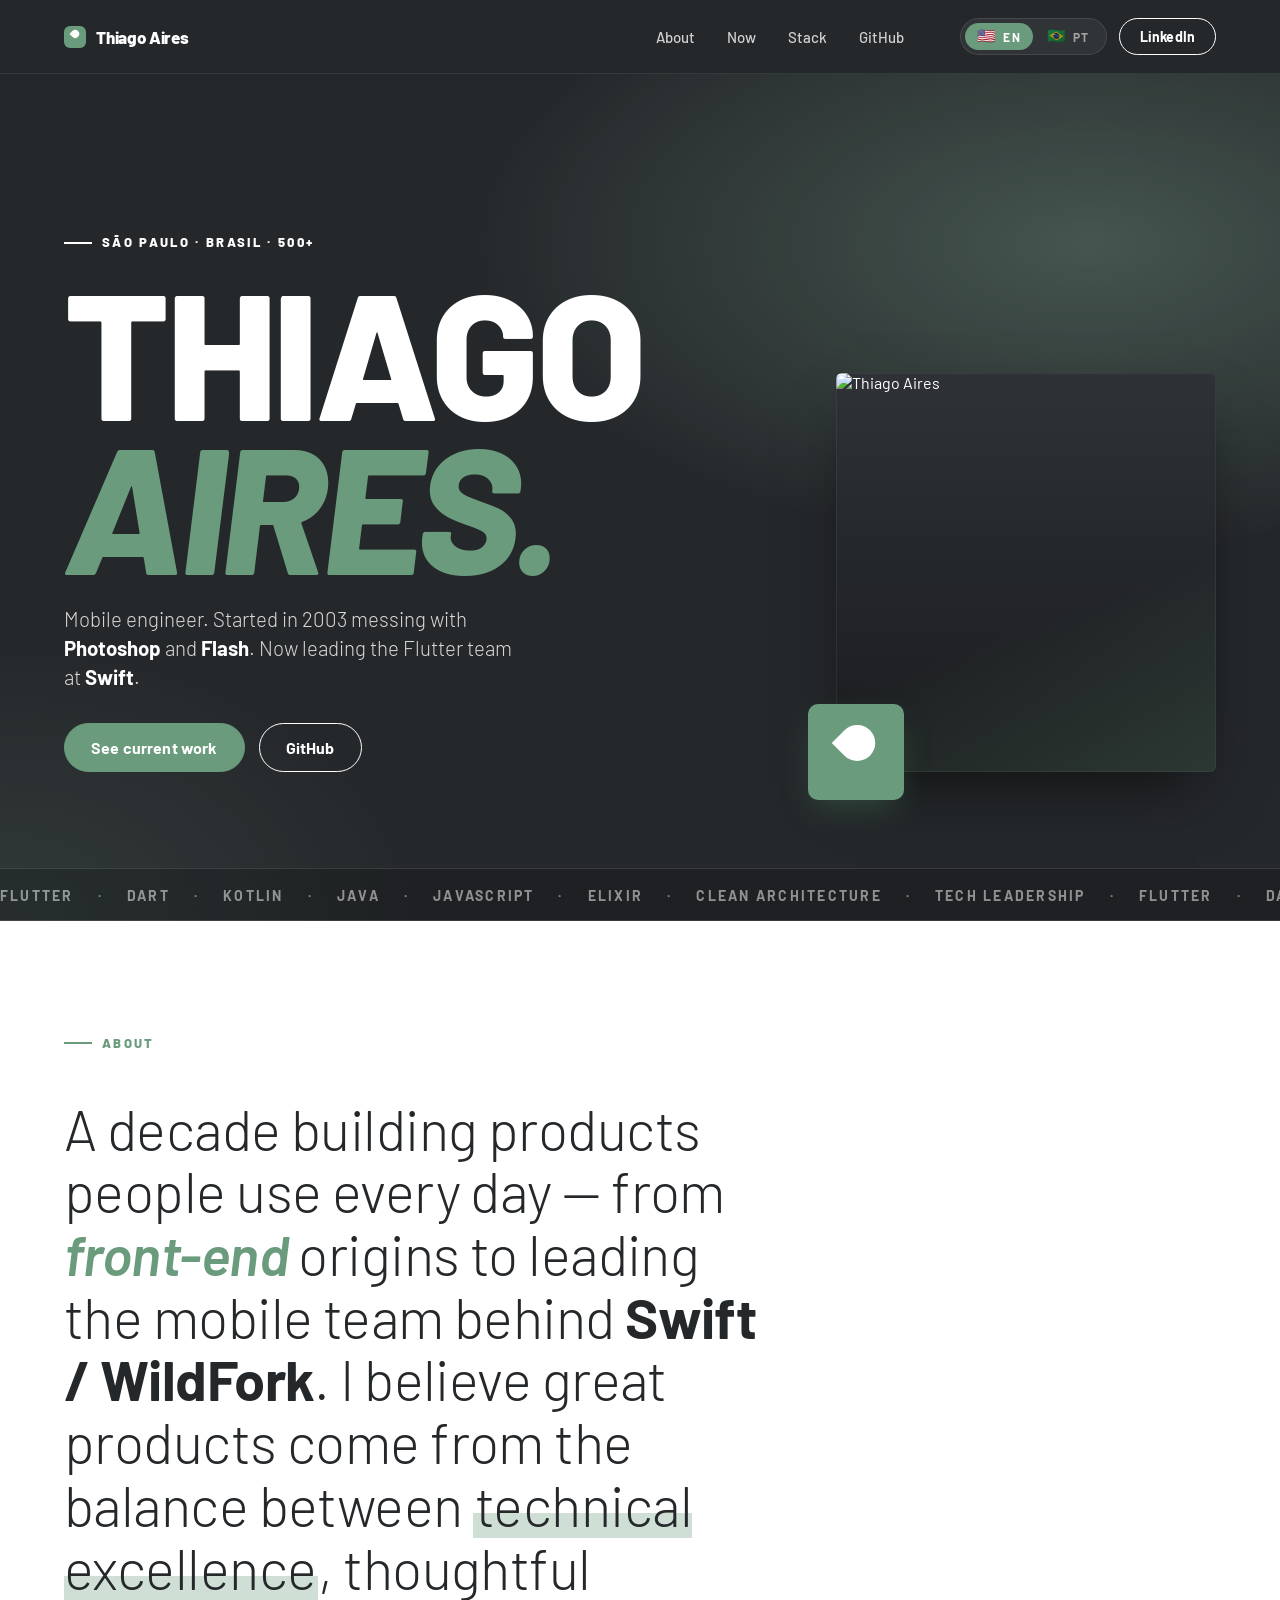
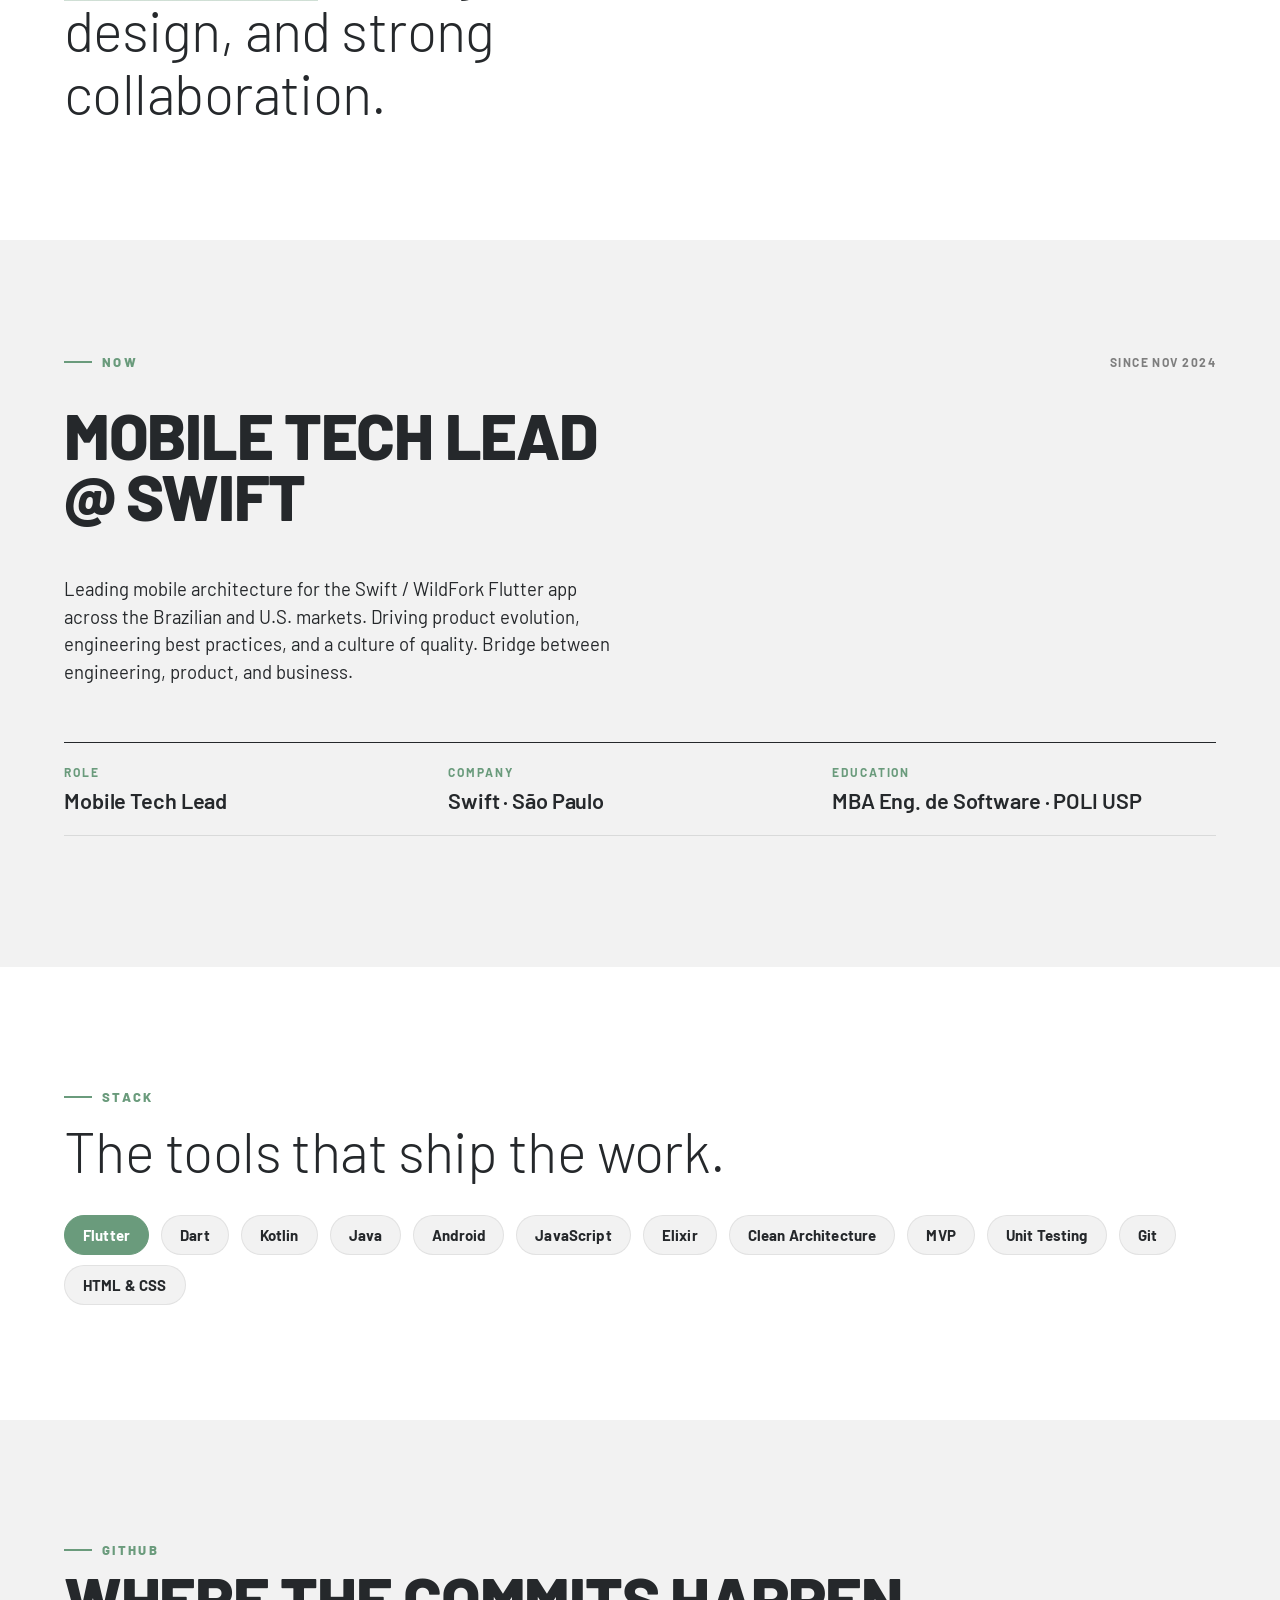
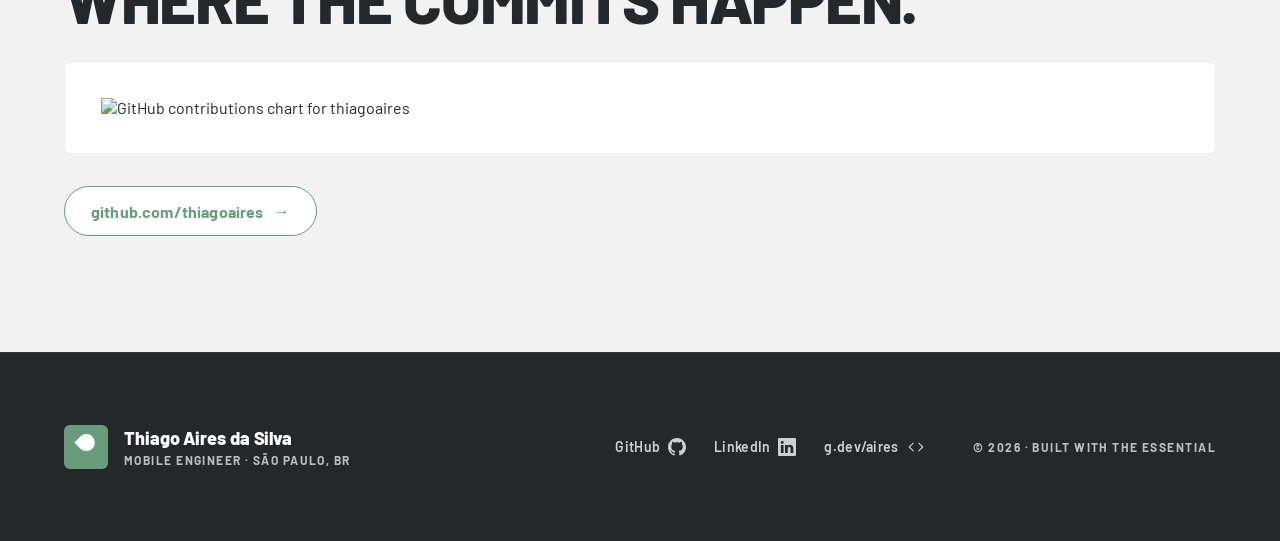
==== commit 386d973e: "refactor(ui): update color palette to sage green theme Update the primary accent color from Vodafone" ====
--- a/index.html
+++ b/index.html
@@ -198,7 +198,7 @@
         <div class="github-chart-wrap">
           <img src="https://ghchart.rshah.org/thiagoaires" alt="GitHub contributions chart for thiagoaires" class="github-chart" />
         </div>
-        <a href="https://github.com/thiagoaires" target="_blank" rel="noopener" class="btn btn-pill btn-outline-red github-cta">
+        <a href="https://github.com/thiagoaires" target="_blank" rel="noopener" class="btn btn-pill btn-outline-accent github-cta">
           github.com/thiagoaires
           <span class="arrow" aria-hidden="true">→</span>
         </a>
--- a/assets/css/main.css
+++ b/assets/css/main.css
@@ -1,13 +1,16 @@
 /* ============================================================
    Thiago Aires — personal site
    Design language: Vodafone-inspired (see DESIGN.md)
-   Single accent: #e60000 · Ink/Canvas band rhythm · 800 uppercase display
+   Single accent: #6A9B7C (sage green, pulled from the avatar's t-shirt)
+   Ink/Canvas band rhythm · 800 uppercase display
    ============================================================ */
 
 :root {
   /* Colors */
-  --primary: #e60000;
-  --primary-deep: #b80000;
+  /* Accent pulled directly from the avatar's t-shirt palette:
+     #6A9B7C = main shirt body, #3E6F50 = deepest shadow. */
+  --primary: #6A9B7C;
+  --primary-deep: #3E6F50;
   --on-primary: #ffffff;
   --ink: #25282b;
   --ink-soft: #3a3d40;
@@ -204,7 +207,7 @@
 }
 
 .hl {
-  background: linear-gradient(180deg, transparent 62%, rgba(230, 0, 0, 0.18) 62%);
+  background: linear-gradient(180deg, transparent 62%, rgba(106, 155, 124, 0.32) 62%);
   padding-inline: 2px;
 }
 
@@ -258,13 +261,13 @@
   color: var(--ink);
 }
 
-.btn-outline-red {
+.btn-outline-accent {
   background: var(--canvas);
   color: var(--primary);
   border-color: var(--primary);
 }
 
-.btn-outline-red:hover {
+.btn-outline-accent:hover {
   background: var(--primary);
   color: var(--on-primary);
 }
@@ -468,8 +471,8 @@
   inset: 0;
   pointer-events: none;
   background:
-    radial-gradient(80% 60% at 85% 20%, rgba(230, 0, 0, 0.35), transparent 60%),
-    radial-gradient(60% 60% at 0% 100%, rgba(230, 0, 0, 0.12), transparent 55%);
+    radial-gradient(80% 60% at 85% 20%, rgba(106, 155, 124, 0.38), transparent 60%),
+    radial-gradient(60% 60% at 0% 100%, rgba(106, 155, 124, 0.14), transparent 55%);
   mix-blend-mode: screen;
   opacity: 0.9;
 }
@@ -537,7 +540,7 @@
   position: absolute;
   inset: 0;
   background:
-    linear-gradient(160deg, rgba(230, 0, 0, 0.0) 60%, rgba(230, 0, 0, 0.18) 100%);
+    linear-gradient(160deg, rgba(106, 155, 124, 0.0) 60%, rgba(106, 155, 124, 0.22) 100%);
   z-index: 2;
   pointer-events: none;
 }
@@ -559,7 +562,7 @@
   position: absolute;
   bottom: -28px;
   left: -28px;
-  box-shadow: 0 12px 30px -8px rgba(230, 0, 0, 0.6);
+  box-shadow: 0 12px 30px -8px rgba(62, 111, 80, 0.55);
   z-index: 3;
 }
 
@@ -735,9 +738,6 @@
   min-width: 600px;
   height: auto;
   display: block;
-  /* Tint the chart so it sits inside the brand palette. The original SVG renders
-     greens; this hue-rotate pushes them toward Vodafone red without losing density. */
-  filter: hue-rotate(-110deg) saturate(1.6);
 }
 
 .github-cta {
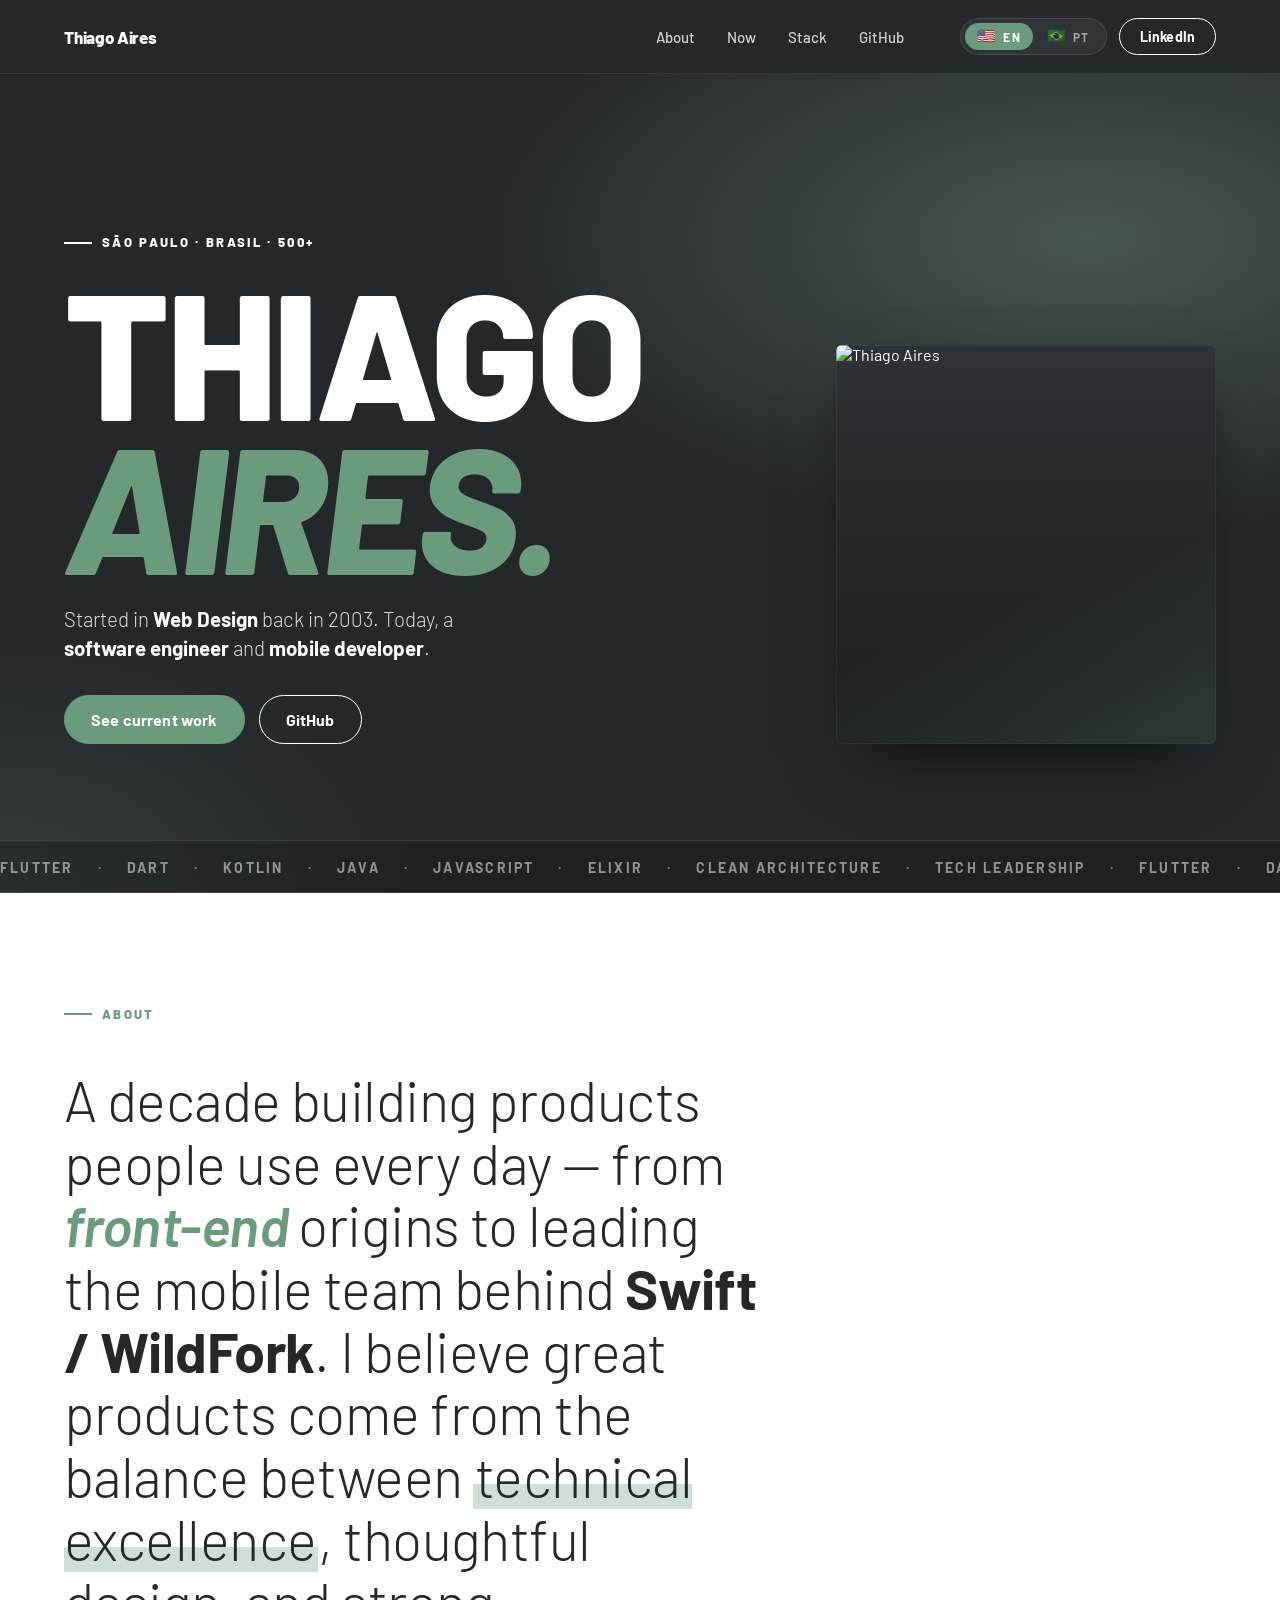
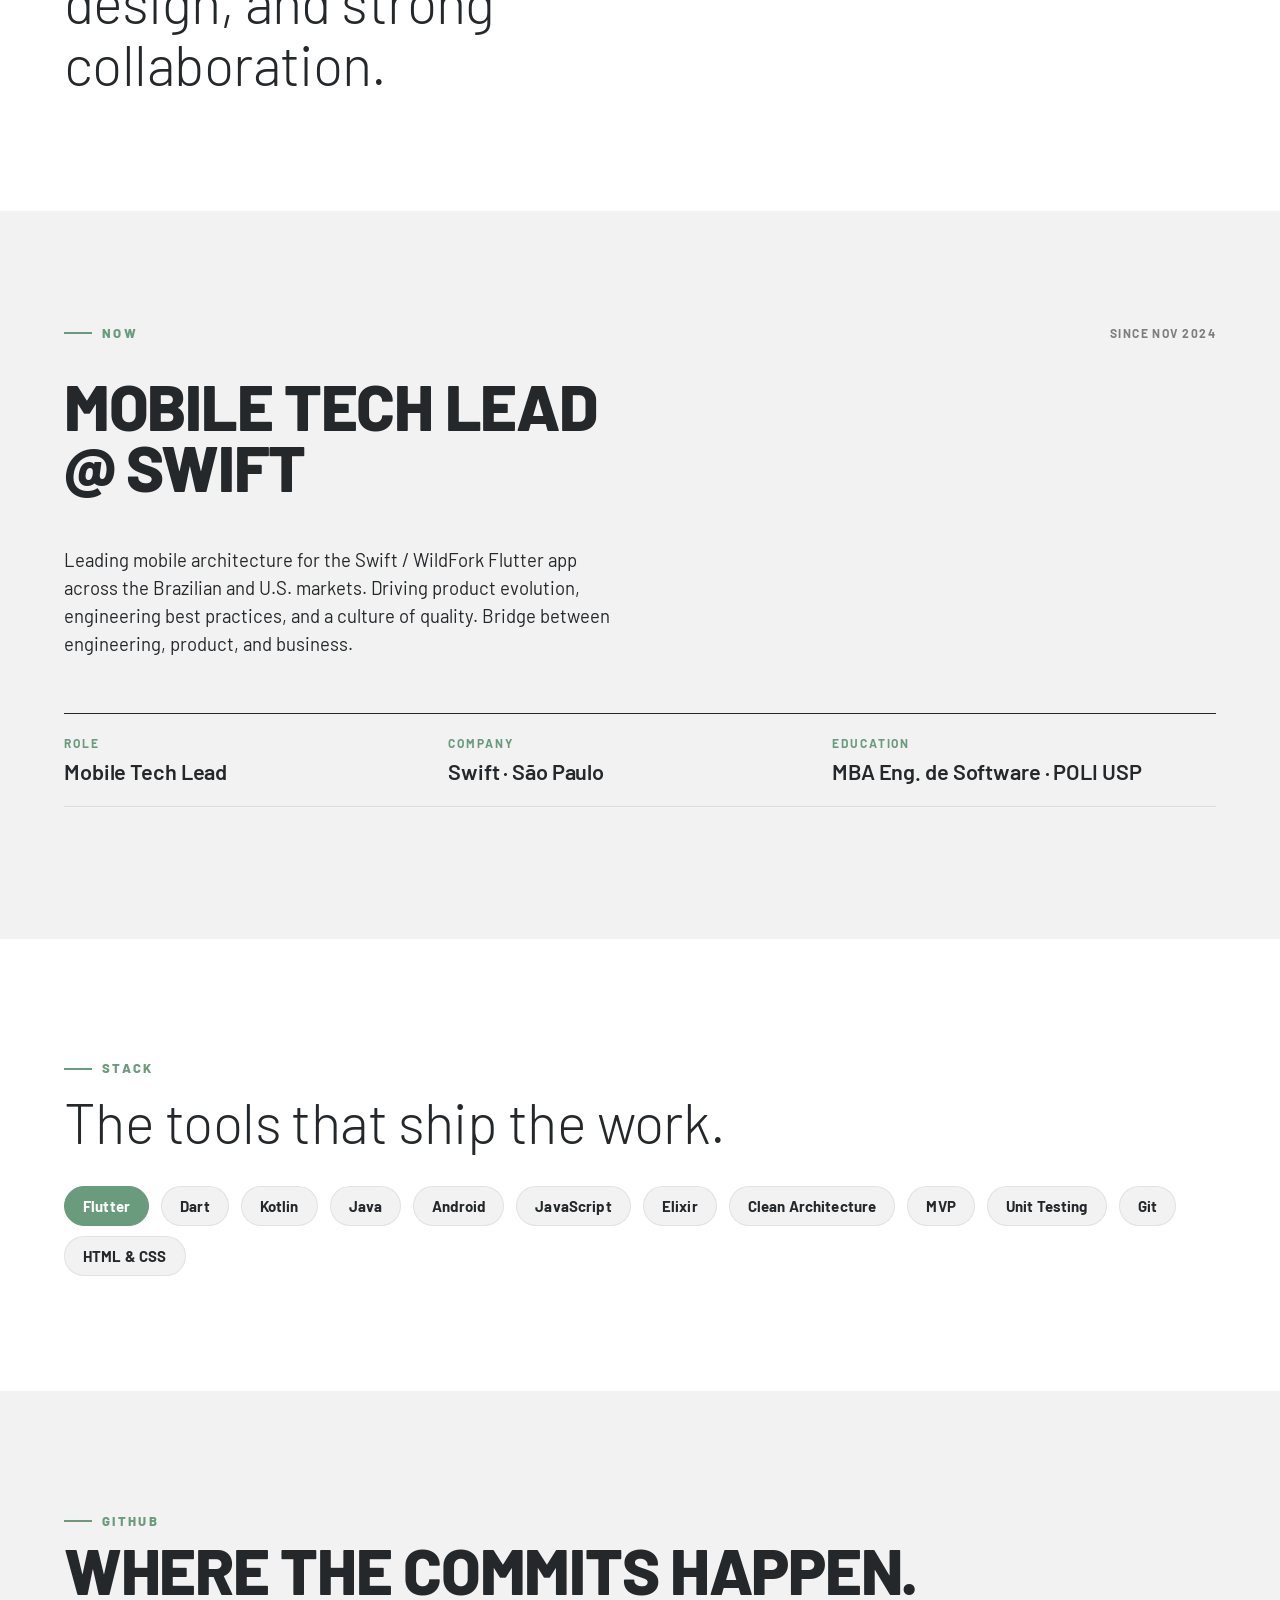
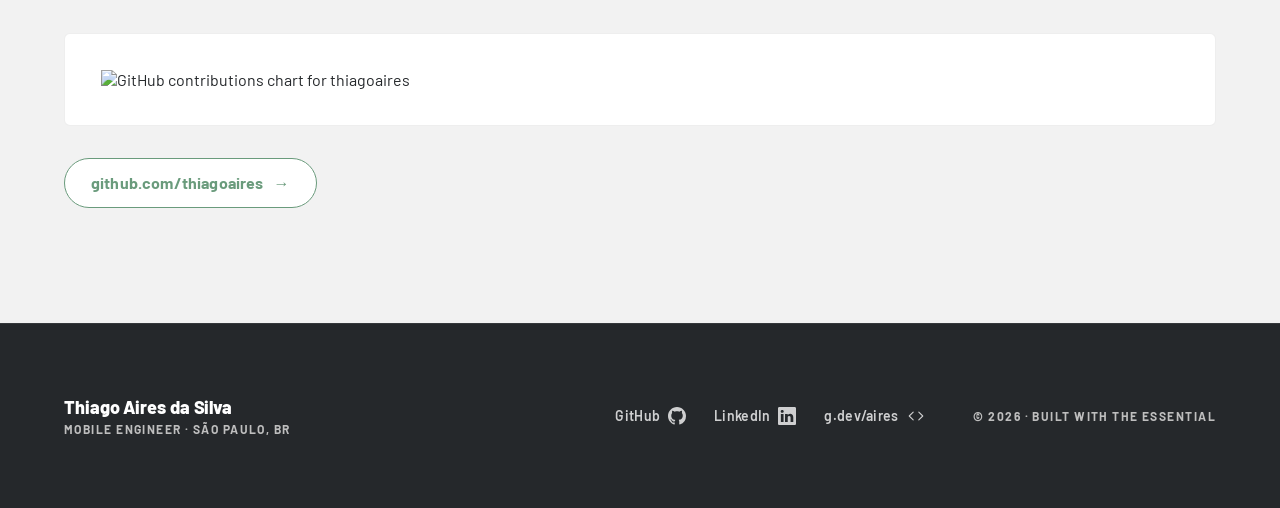
==== commit c1f9b9f9: "style(ui): remove speechmark decorative elements and update hero text Remove the legacy speechmark C" ====
--- a/index.html
+++ b/index.html
@@ -16,10 +16,7 @@
 
   <header class="nav-bar">
     <div class="container nav-row">
-      <a href="#" class="brand">
-        <span class="speechmark speechmark--xs" aria-hidden="true"></span>
-        Thiago Aires
-      </a>
+      <a href="#" class="brand">Thiago Aires</a>
 
       <nav class="nav-links" aria-label="Primary">
         <a href="#about"><span data-lang="en">About</span><span data-lang="pt">Sobre</span></a>
@@ -57,10 +54,10 @@
           </h1>
 
           <p class="hero-sub" data-lang="en">
-            Mobile engineer. Started in 2003 messing with <strong>Photoshop</strong> and <strong>Flash</strong>. Now leading the Flutter team at <strong>Swift</strong>.
+            Started in <strong>Web Design</strong> back in 2003. Today, a <strong>software engineer</strong> and <strong>mobile developer</strong>.
           </p>
           <p class="hero-sub" data-lang="pt">
-            Engenheiro mobile. Comecei em 2003 mexendo em <strong>Photoshop</strong> e <strong>Flash</strong>. Hoje lidero o time Flutter na <strong>Swift</strong>.
+            Comecei com <strong>Web Design</strong> em 2003. Hoje, <strong>engenheiro de software</strong> e <strong>desenvolvedor mobile</strong>.
           </p>
 
           <div class="cta-row">
@@ -75,7 +72,6 @@
           <div class="portrait-frame">
             <img src="./assets/images/thiagoaires.png" alt="Thiago Aires" />
           </div>
-          <div class="speechmark speechmark--lg" title="Mark"></div>
         </div>
       </div>
 
@@ -210,7 +206,6 @@
   <footer class="footer">
     <div class="container footer-grid">
       <div class="footer-brand">
-        <div class="speechmark speechmark--md" aria-hidden="true"></div>
         <div>
           <p class="footer-name">Thiago Aires da Silva</p>
           <p class="caption-caps caption-caps--mute">Mobile Engineer · São Paulo, BR</p>
--- a/assets/css/main.css
+++ b/assets/css/main.css
@@ -416,47 +416,6 @@
   display: none !important;
 }
 
-/* ---------- Speechmark orb ---------- */
-.speechmark {
-  background: var(--primary);
-  color: var(--on-primary);
-  border-radius: var(--r-sm);
-  display: inline-flex;
-  align-items: center;
-  justify-content: center;
-  position: relative;
-  flex-shrink: 0;
-}
-
-.speechmark::before {
-  content: "";
-  position: absolute;
-  background: var(--on-primary);
-  /* Vodafone-style speechmark: a quote-tail orb. */
-  width: 38%;
-  height: 38%;
-  border-radius: 50% 50% 50% 0;
-  transform: rotate(45deg);
-  top: 22%;
-  left: 32%;
-}
-
-.speechmark--xs {
-  width: 22px;
-  height: 22px;
-}
-
-.speechmark--md {
-  width: 44px;
-  height: 44px;
-}
-
-.speechmark--lg {
-  width: clamp(64px, 8vw, 96px);
-  height: clamp(64px, 8vw, 96px);
-  border-radius: 10px;
-}
-
 /* ---------- HERO ---------- */
 .hero {
   position: relative;
@@ -558,14 +517,6 @@
   transform: scale(1.04);
 }
 
-.speechmark--lg {
-  position: absolute;
-  bottom: -28px;
-  left: -28px;
-  box-shadow: 0 12px 30px -8px rgba(62, 111, 80, 0.55);
-  z-index: 3;
-}
-
 /* Ticker */
 .hero-ticker {
   position: relative;
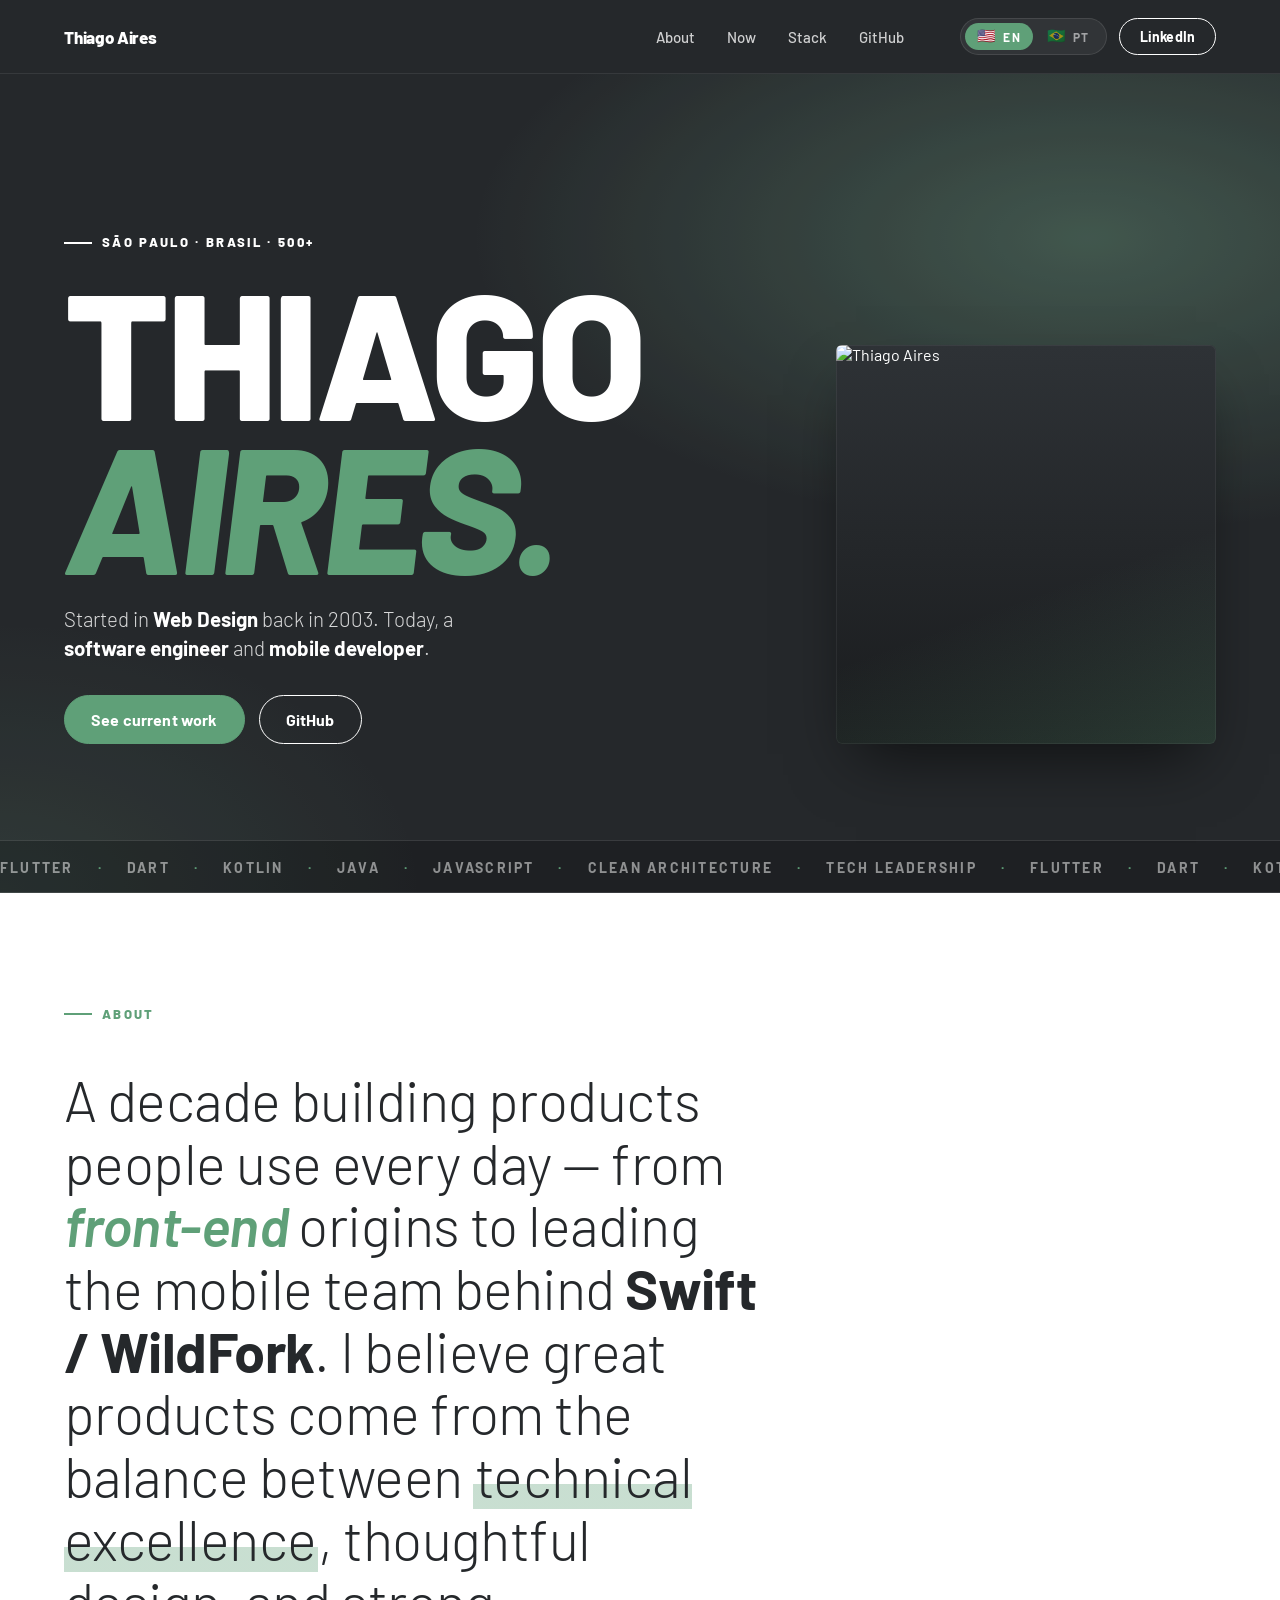
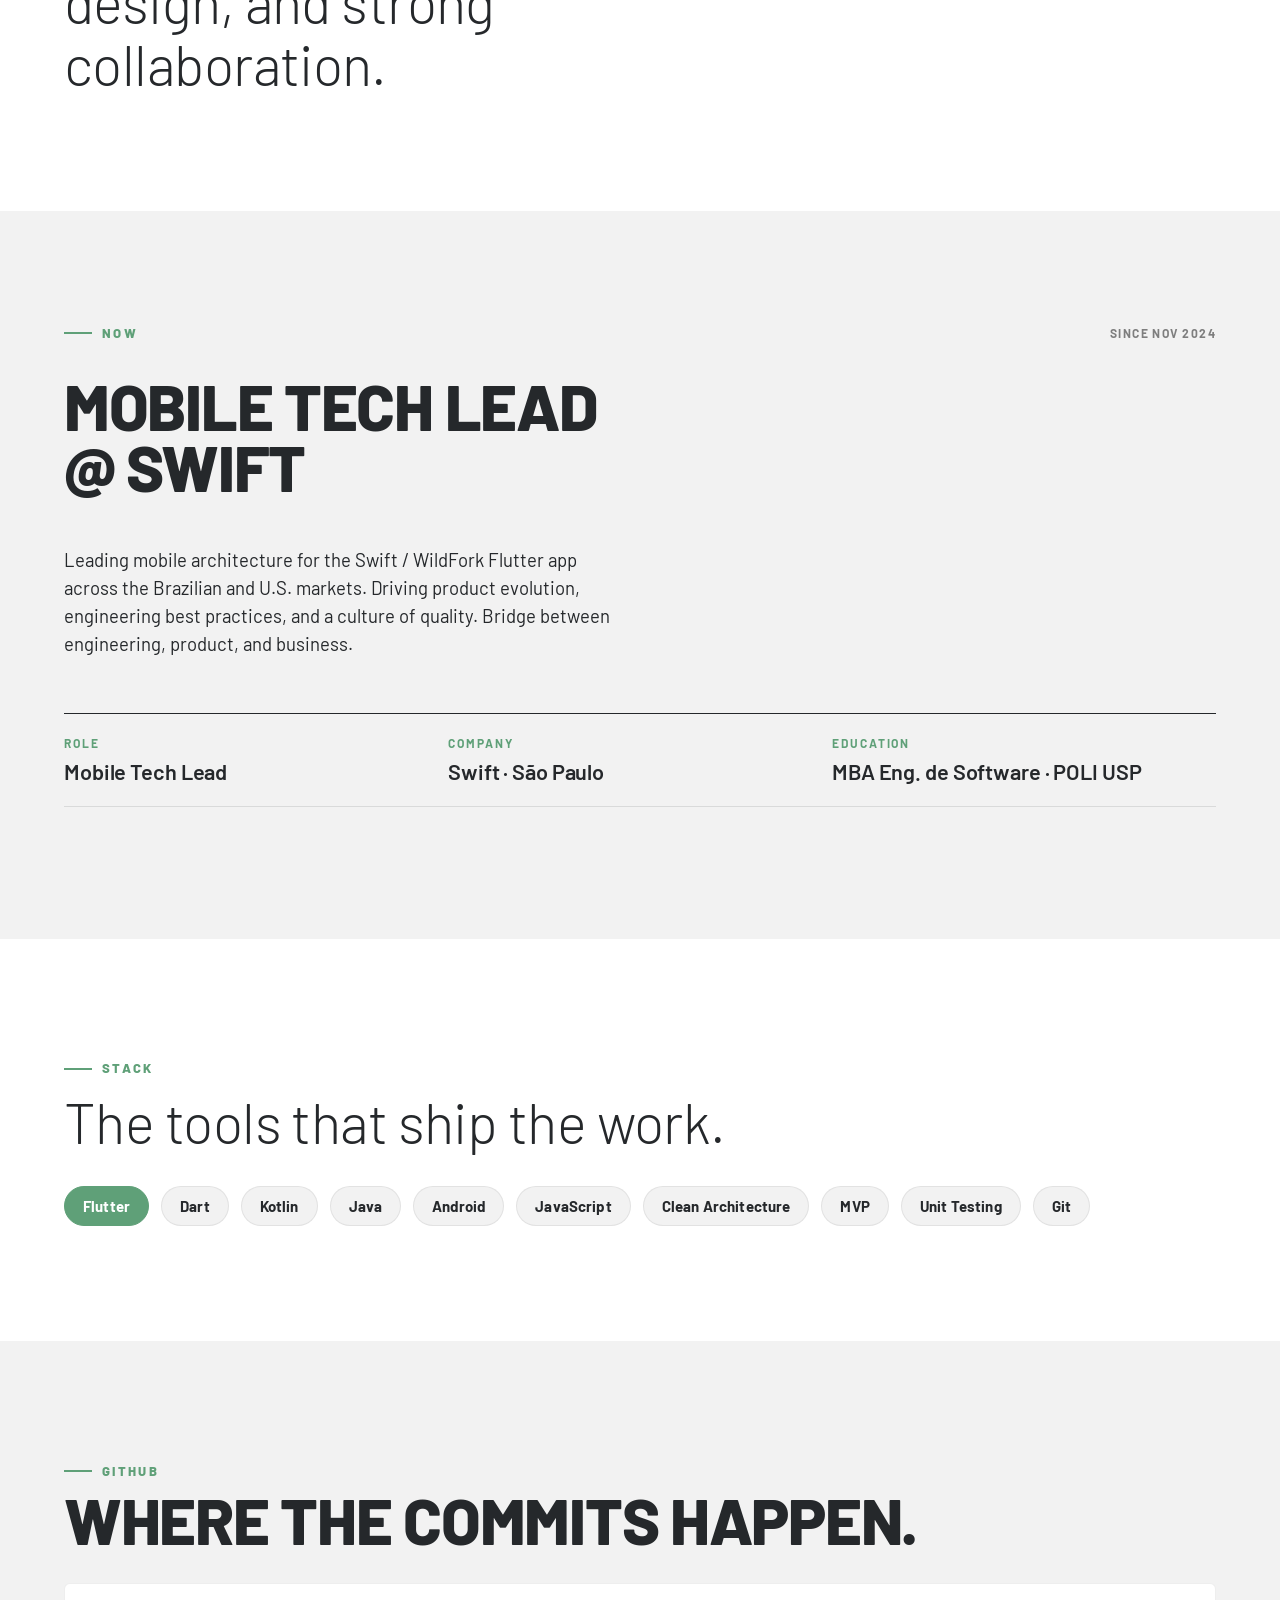
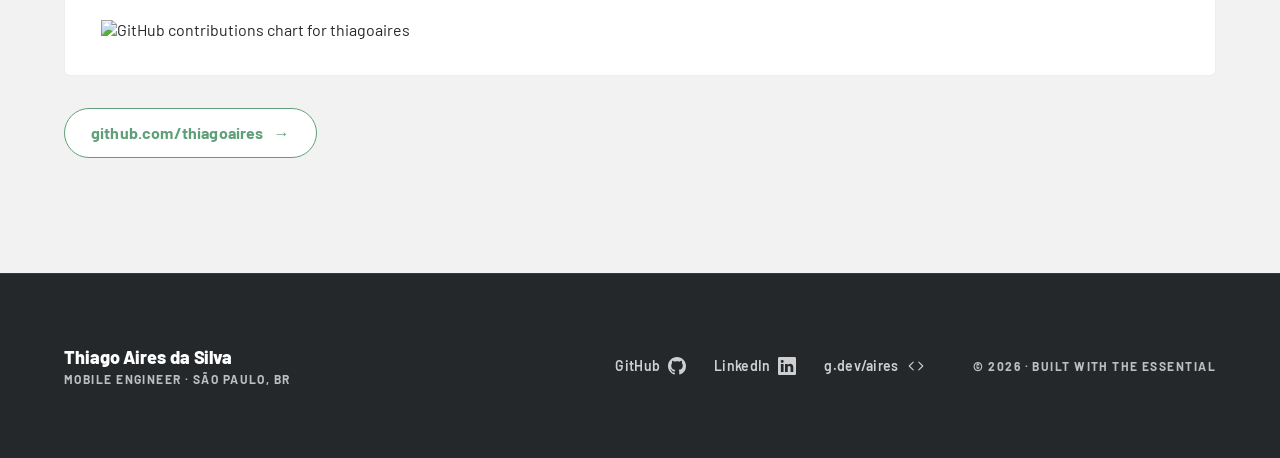
==== commit 7d5e2699: "refactor(ui): remove Elixir and HTML & CSS from skills list" ====
--- a/index.html
+++ b/index.html
@@ -82,7 +82,6 @@
           <span>Kotlin</span><span>·</span>
           <span>Java</span><span>·</span>
           <span>JavaScript</span><span>·</span>
-          <span>Elixir</span><span>·</span>
           <span>Clean Architecture</span><span>·</span>
           <span>Tech Leadership</span><span>·</span>
           <span>Flutter</span><span>·</span>
@@ -90,7 +89,6 @@
           <span>Kotlin</span><span>·</span>
           <span>Java</span><span>·</span>
           <span>JavaScript</span><span>·</span>
-          <span>Elixir</span><span>·</span>
           <span>Clean Architecture</span><span>·</span>
           <span>Tech Leadership</span><span>·</span>
         </div>
@@ -173,12 +171,10 @@
           <li class="chip">Java</li>
           <li class="chip">Android</li>
           <li class="chip">JavaScript</li>
-          <li class="chip">Elixir</li>
           <li class="chip">Clean Architecture</li>
           <li class="chip">MVP</li>
           <li class="chip">Unit Testing</li>
           <li class="chip">Git</li>
-          <li class="chip">HTML &amp; CSS</li>
         </ul>
       </div>
     </section>
--- a/assets/css/main.css
+++ b/assets/css/main.css
@@ -1,16 +1,16 @@
 /* ============================================================
    Thiago Aires — personal site
    Design language: Vodafone-inspired (see DESIGN.md)
-   Single accent: #6A9B7C (sage green, pulled from the avatar's t-shirt)
+   Single accent: #5FA078 (sage green inspired by the avatar's t-shirt, nudged livelier)
    Ink/Canvas band rhythm · 800 uppercase display
    ============================================================ */
 
 :root {
   /* Colors */
-  /* Accent pulled directly from the avatar's t-shirt palette:
-     #6A9B7C = main shirt body, #3E6F50 = deepest shadow. */
-  --primary: #6A9B7C;
-  --primary-deep: #3E6F50;
+  /* Accent inspired by the avatar's t-shirt palette (#6A9B7C / #3E6F50),
+     nudged a touch more vivid for screen contrast. */
+  --primary: #5FA078;
+  --primary-deep: #347451;
   --on-primary: #ffffff;
   --ink: #25282b;
   --ink-soft: #3a3d40;
@@ -207,7 +207,7 @@
 }
 
 .hl {
-  background: linear-gradient(180deg, transparent 62%, rgba(106, 155, 124, 0.32) 62%);
+  background: linear-gradient(180deg, transparent 62%, rgba(95, 160, 120, 0.34) 62%);
   padding-inline: 2px;
 }
 
@@ -430,8 +430,8 @@
   inset: 0;
   pointer-events: none;
   background:
-    radial-gradient(80% 60% at 85% 20%, rgba(106, 155, 124, 0.38), transparent 60%),
-    radial-gradient(60% 60% at 0% 100%, rgba(106, 155, 124, 0.14), transparent 55%);
+    radial-gradient(80% 60% at 85% 20%, rgba(95, 160, 120, 0.38), transparent 60%),
+    radial-gradient(60% 60% at 0% 100%, rgba(95, 160, 120, 0.14), transparent 55%);
   mix-blend-mode: screen;
   opacity: 0.9;
 }
@@ -499,7 +499,7 @@
   position: absolute;
   inset: 0;
   background:
-    linear-gradient(160deg, rgba(106, 155, 124, 0.0) 60%, rgba(106, 155, 124, 0.22) 100%);
+    linear-gradient(160deg, rgba(95, 160, 120, 0.0) 60%, rgba(95, 160, 120, 0.22) 100%);
   z-index: 2;
   pointer-events: none;
 }
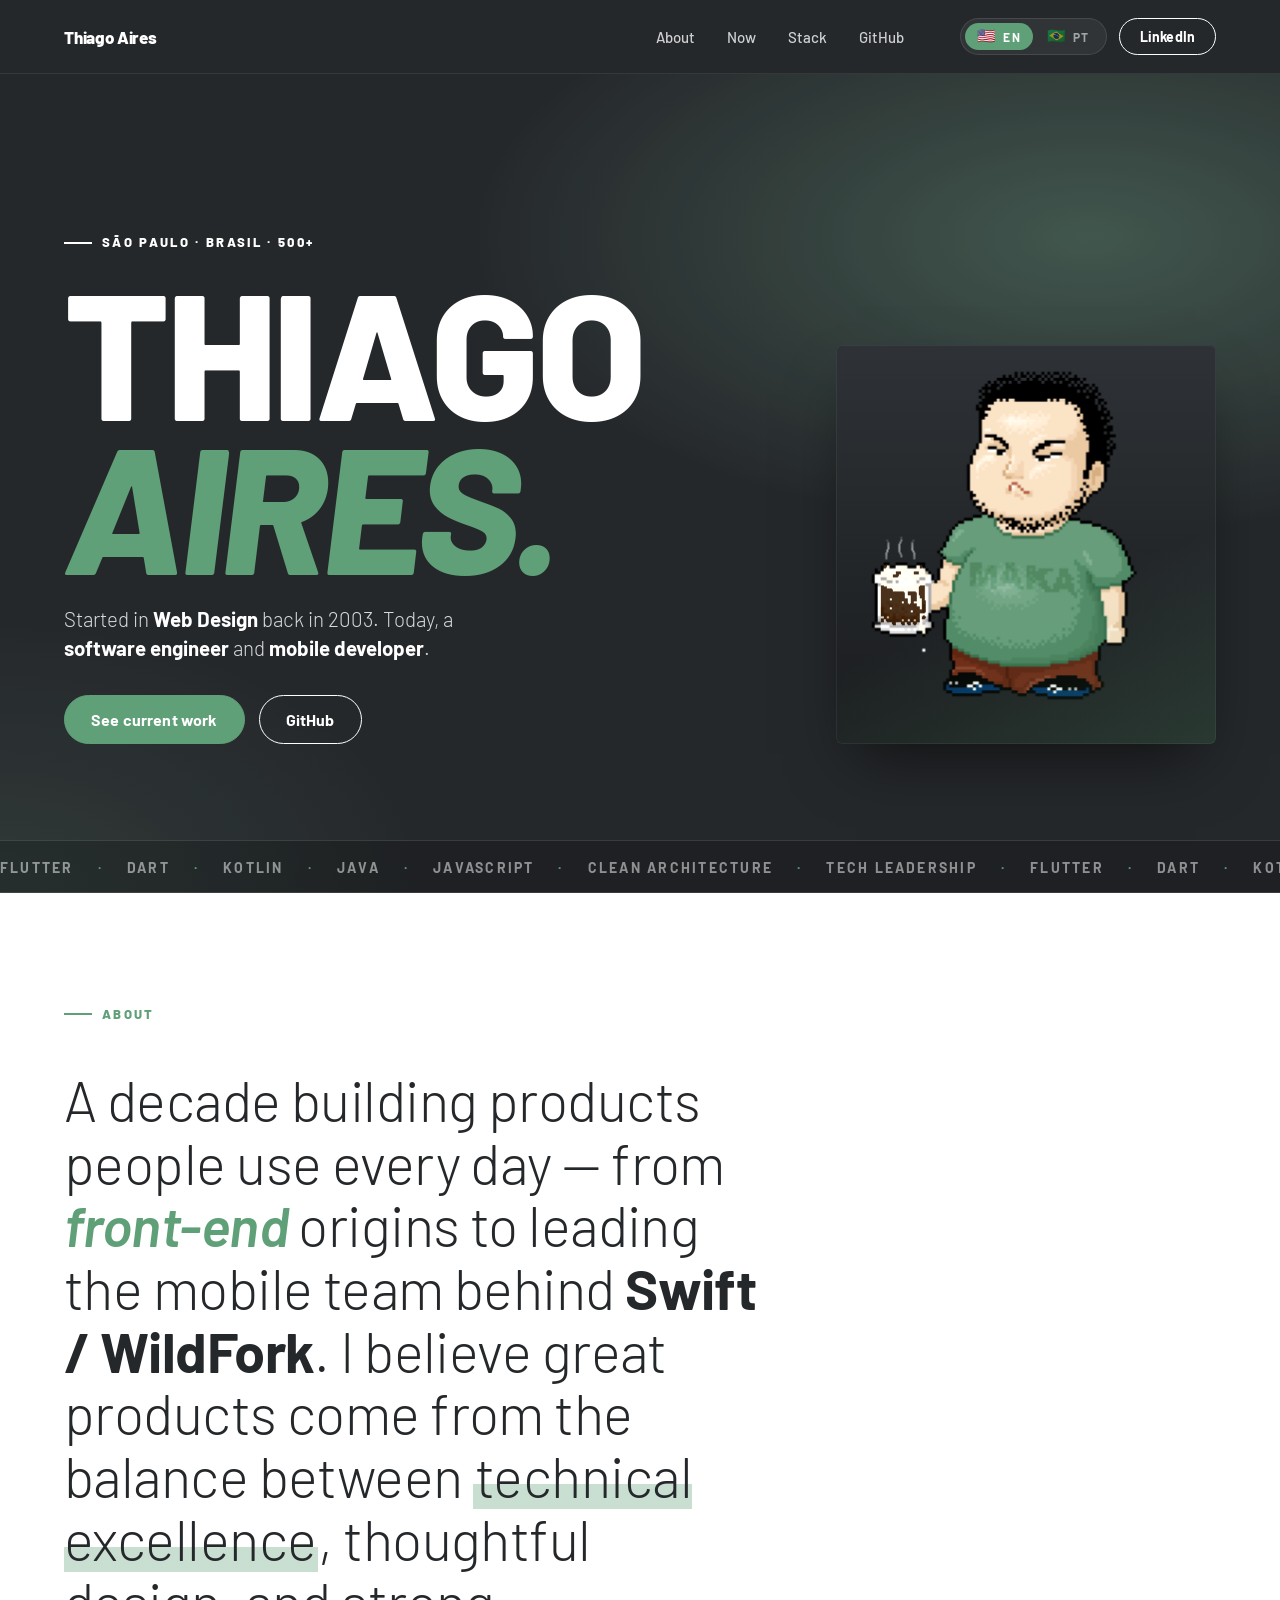
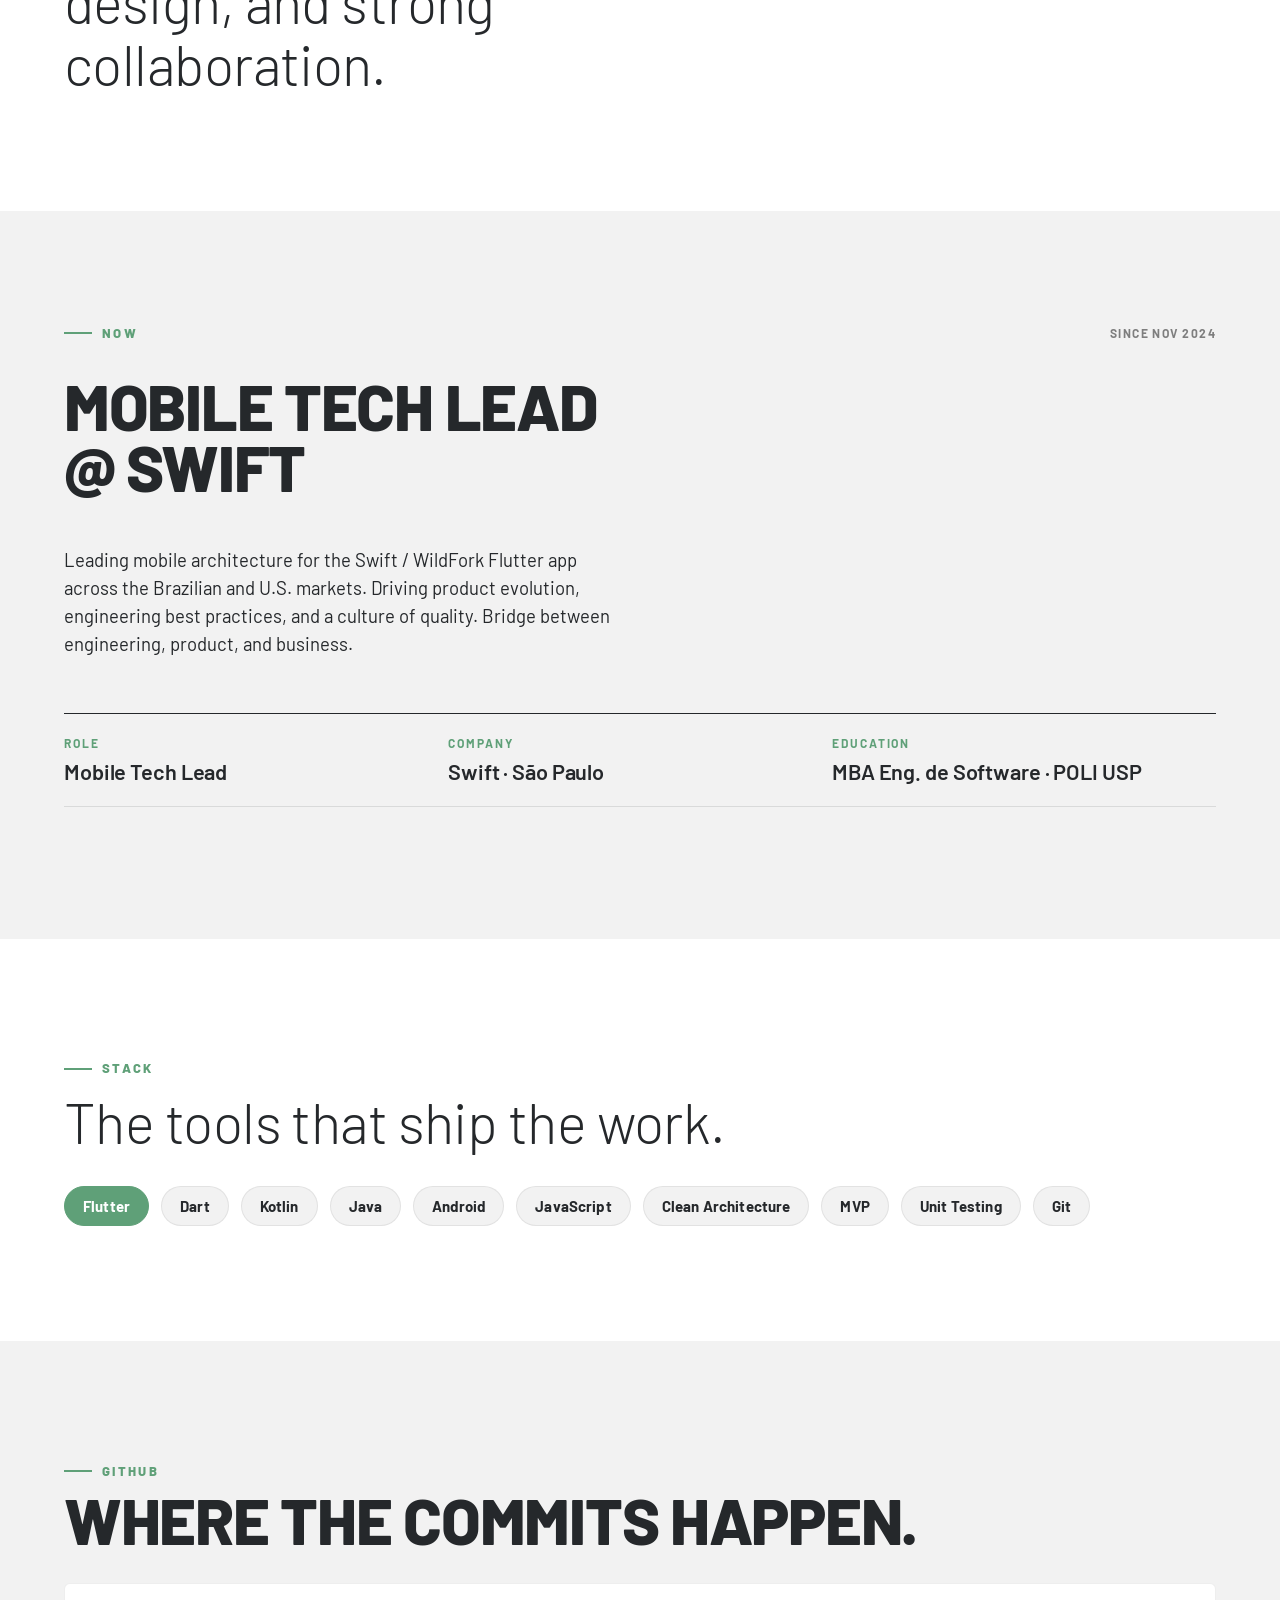
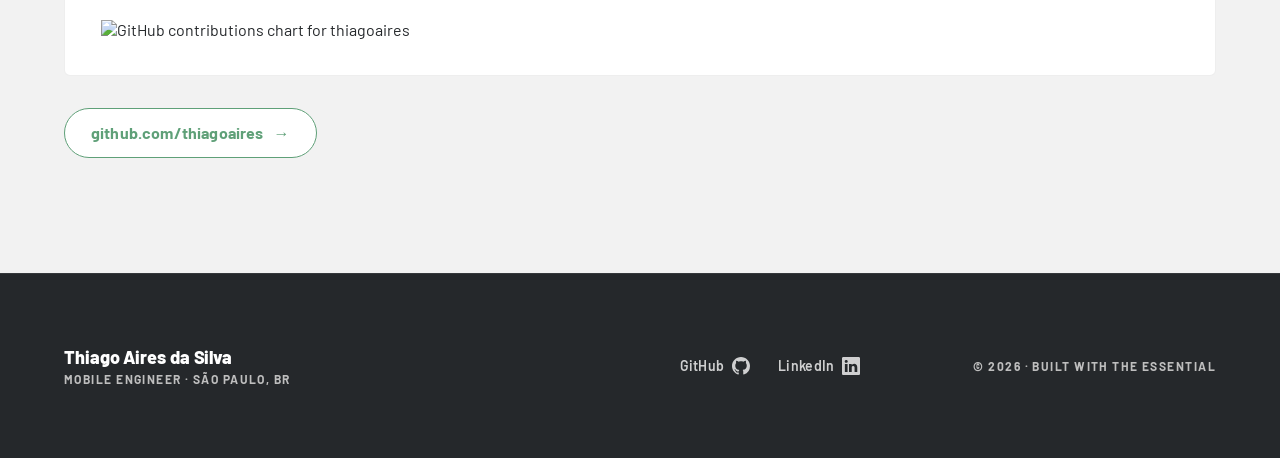
==== commit 06bd0172: "refactor(ui): remove Google Developer link from footer" ====
--- a/index.html
+++ b/index.html
@@ -221,12 +221,6 @@
             <path d="M0 1.146C0 .513.526 0 1.175 0h13.65C15.474 0 16 .513 16 1.146v13.708c0 .633-.526 1.146-1.175 1.146H1.175C.526 16 0 15.487 0 14.854V1.146zm4.943 12.248V6.169H2.542v7.225h2.401zm-1.2-8.212c.837 0 1.358-.554 1.358-1.248-.015-.709-.52-1.248-1.342-1.248-.822 0-1.359.54-1.359 1.248 0 .694.521 1.248 1.327 1.248h.016zm4.908 8.212V9.359c0-.216.016-.432.08-.586.173-.431.568-.878 1.232-.878.869 0 1.216.662 1.216 1.634v3.865h2.401V9.25c0-2.22-1.184-3.252-2.764-3.252-1.274 0-1.845.7-2.165 1.193v.025h-.016a5.54 5.54 0 0 1 .016-.025V6.169h-2.4c.03.678 0 7.225 0 7.225h2.4z" />
           </svg>
         </a>
-        <a href="https://g.dev/aires" target="_blank" rel="noopener">
-          <span>g.dev/aires</span>
-          <svg xmlns="http://www.w3.org/2000/svg" width="18" height="18" viewBox="0 0 16 16" fill="currentColor" aria-hidden="true">
-            <path d="M5.854 4.854a.5.5 0 1 0-.708-.708l-3.5 3.5a.5.5 0 0 0 0 .708l3.5 3.5a.5.5 0 0 0 .708-.708L2.707 8l3.147-3.146zm4.292 0a.5.5 0 0 1 .708-.708l3.5 3.5a.5.5 0 0 1 0 .708l-3.5 3.5a.5.5 0 0 1-.708-.708L13.293 8l-3.147-3.146z" />
-          </svg>
-        </a>
       </nav>
 
       <p class="footer-meta caption-caps caption-caps--mute">
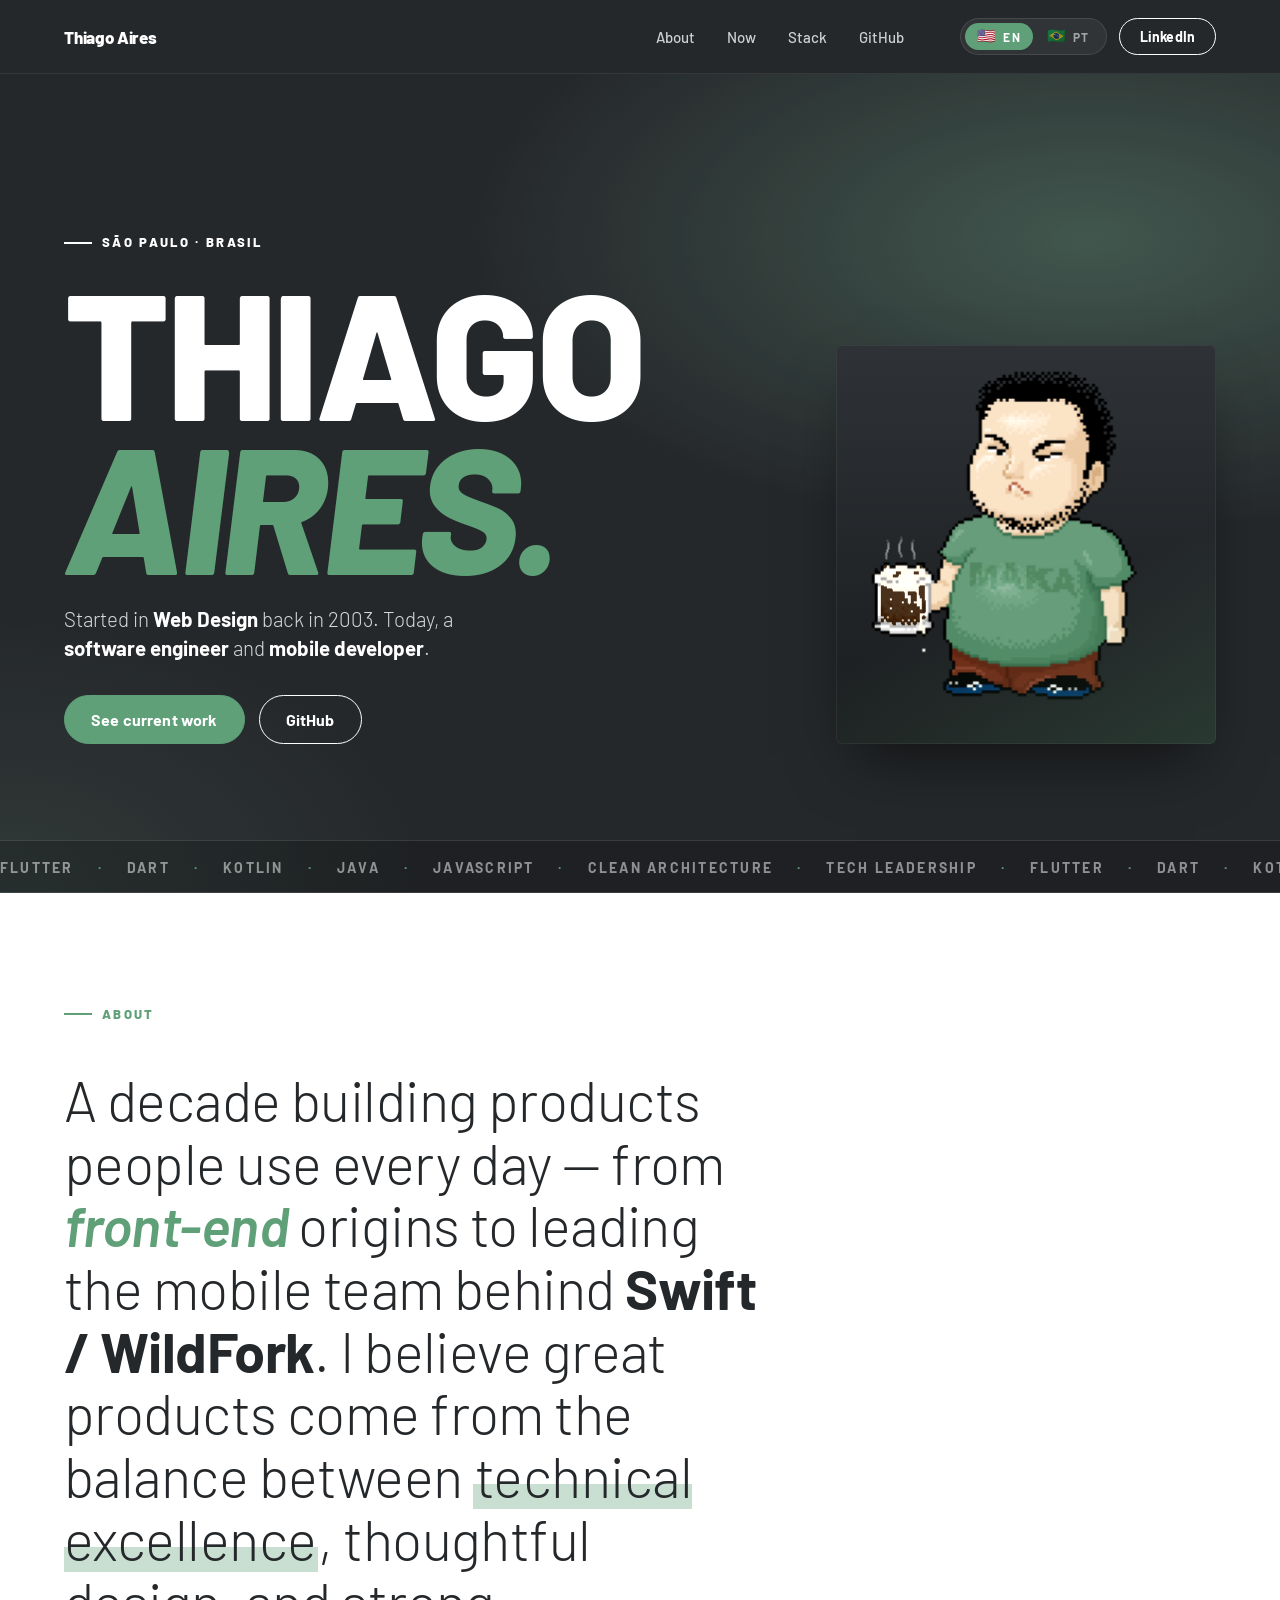
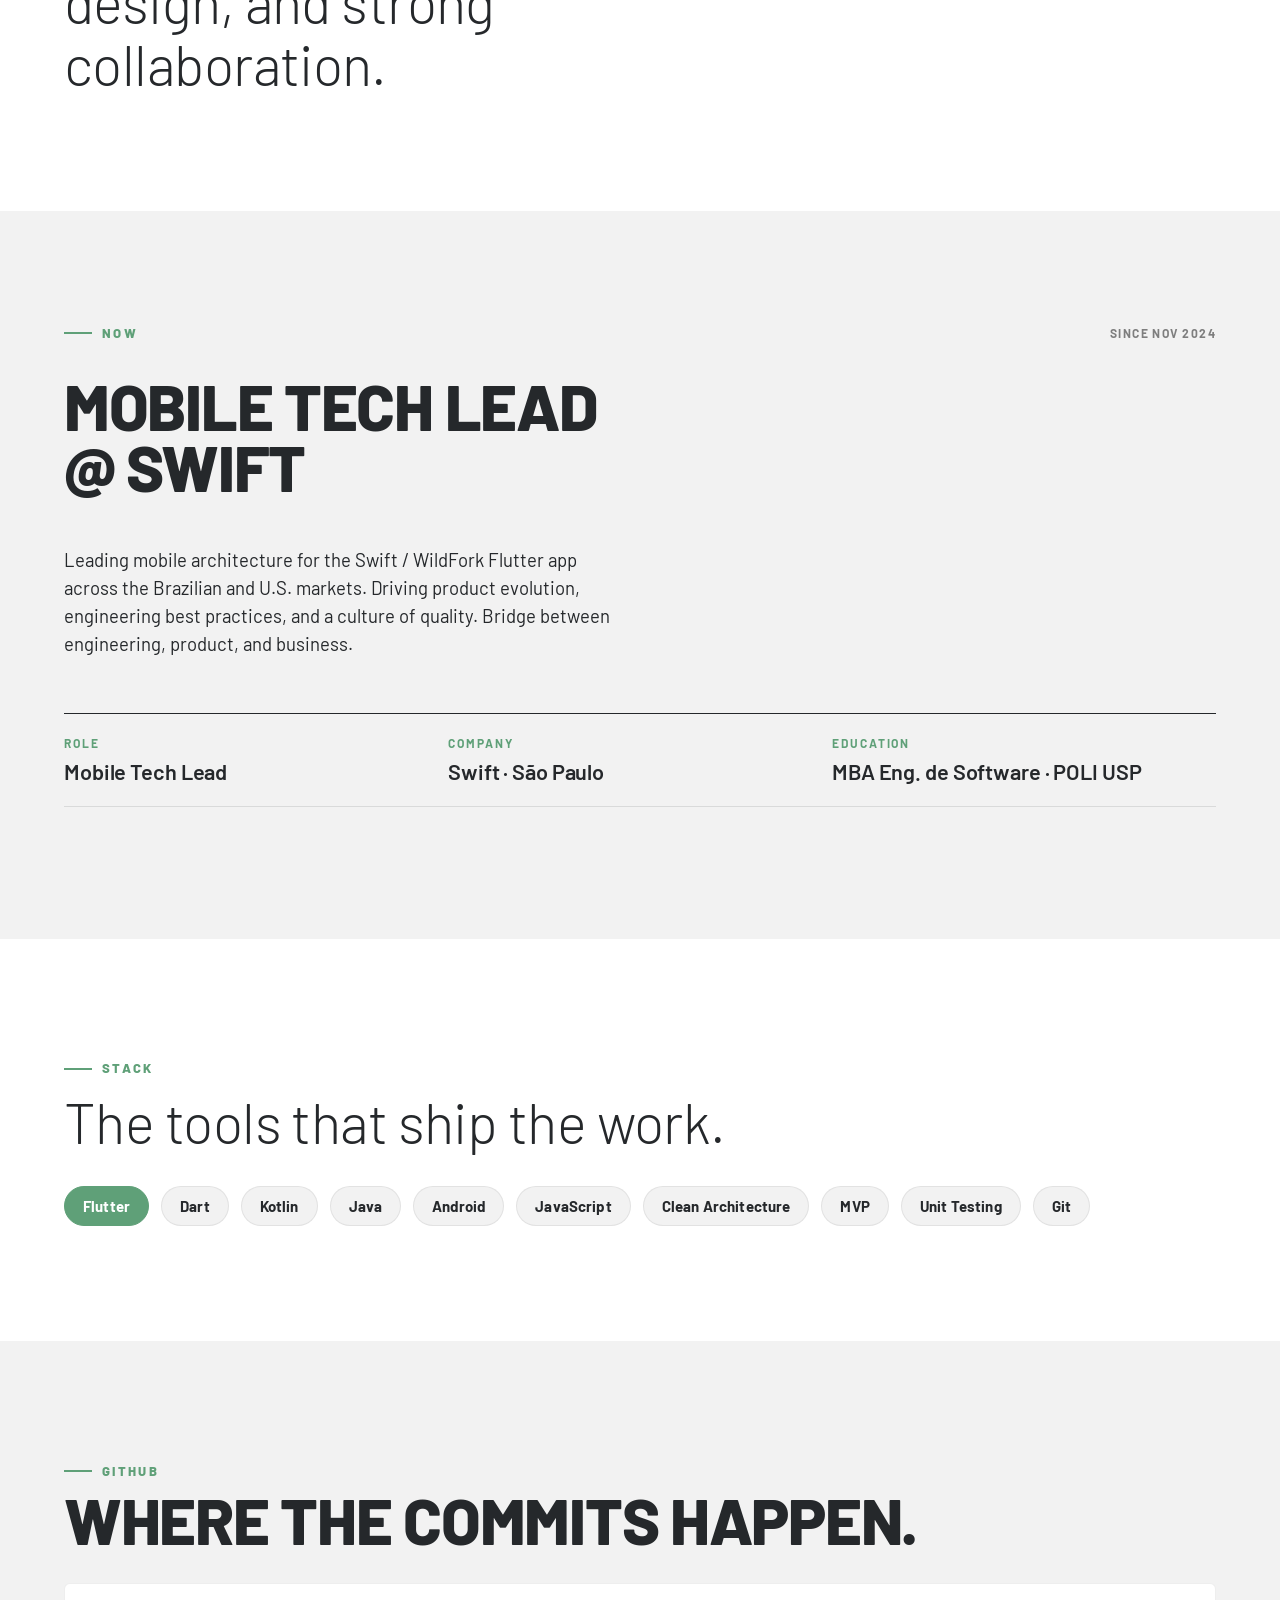
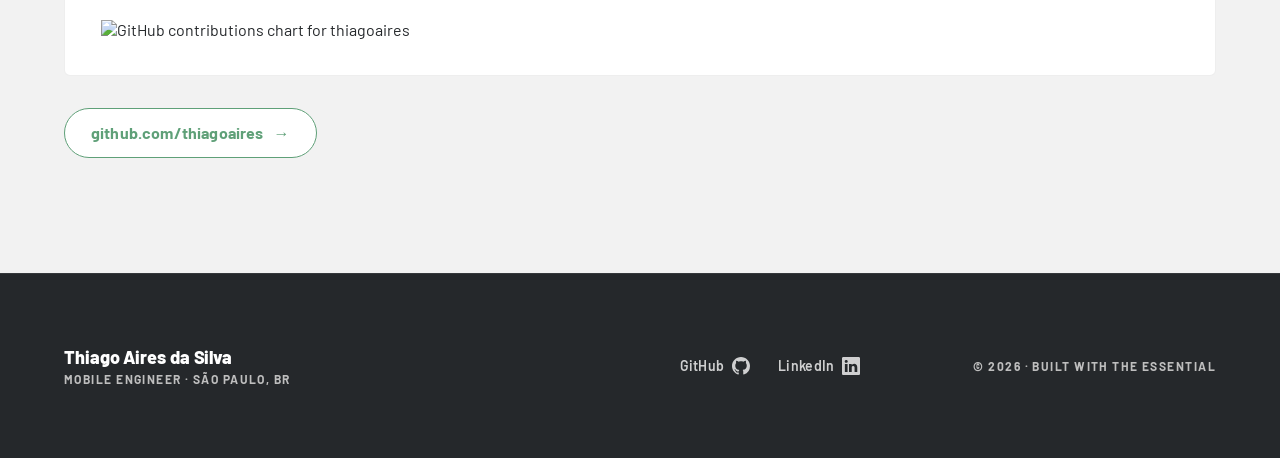
==== commit 9560449c: "style(ui): update hero eyebrow text remove the experience count from the hero eyebrow span" ====
--- a/index.html
+++ b/index.html
@@ -48,7 +48,7 @@
       <div class="hero-noise" aria-hidden="true"></div>
       <div class="container hero-grid">
         <div class="hero-copy">
-          <span class="eyebrow eyebrow--on-dark">São Paulo · Brasil · 500+</span>
+          <span class="eyebrow eyebrow--on-dark">São Paulo · Brasil</span>
           <h1 id="hero-title" class="display-hero">
             Thiago<br><span class="display-hero__line2">Aires.</span>
           </h1>
